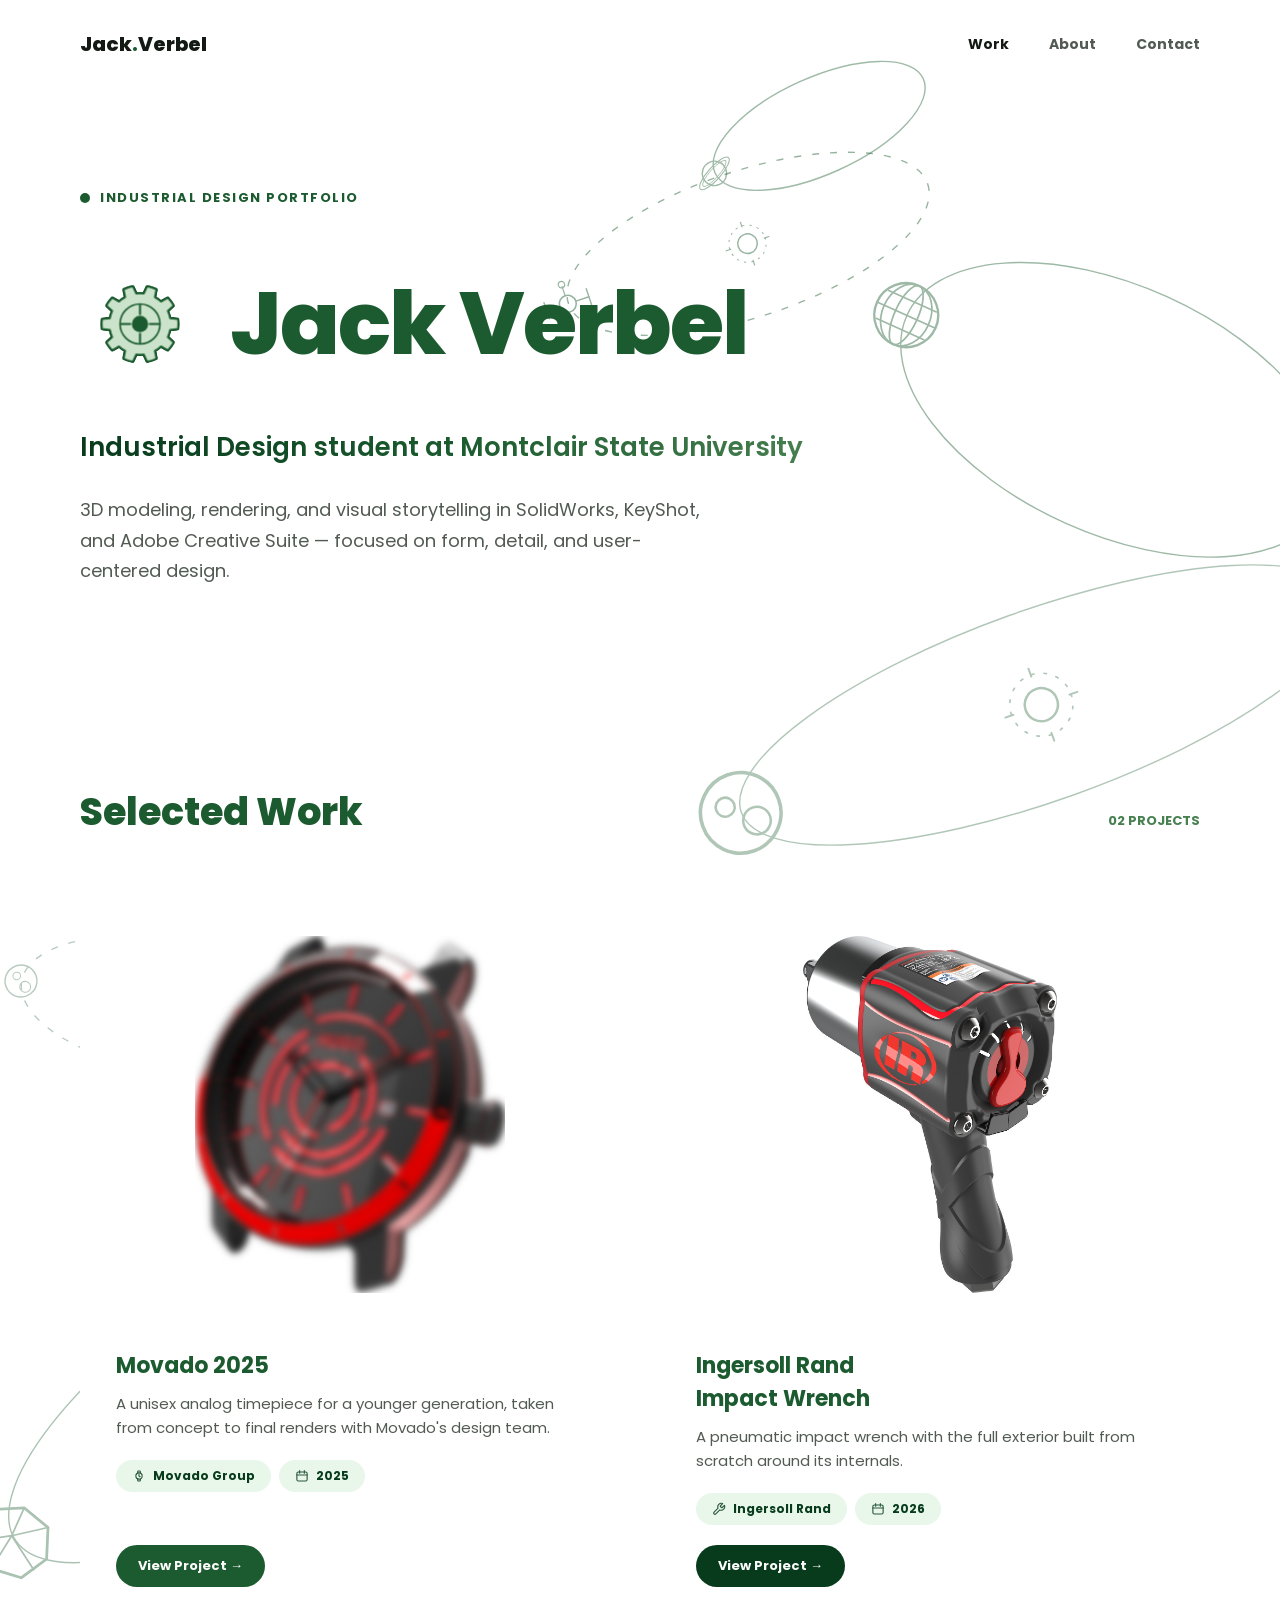
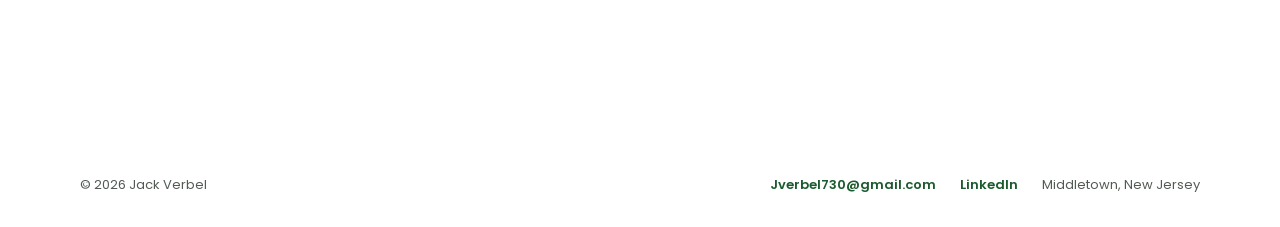
==== index.html @ ac05ca46 "Add files via upload" ====
<!doctype html>
<html lang="en">
<head>
<meta charset="utf-8">
<meta name="viewport" content="width=device-width, initial-scale=1">
<title>Jack Verbel — Industrial Design Portfolio</title>
<meta name="description" content="Industrial design portfolio of Jack Verbel — product design, 3D modelling and rendering. Montclair State University.">
<meta name="author" content="Jack Verbel">
<meta property="og:type" content="website">
<meta property="og:title" content="Jack Verbel — Industrial Design Portfolio">
<meta property="og:description" content="Industrial design portfolio of Jack Verbel — product design, 3D modelling and rendering. Montclair State University.">
<meta property="og:image" content="/assets/w_hero.jpg">
<meta name="twitter:card" content="summary_large_image">
<link rel="icon" href="data:image/svg+xml,%3Csvg xmlns=%22http://www.w3.org/2000/svg%22 viewBox=%220 0 400 400%22%3E%3Ccircle cx=%22200%22 cy=%22200%22 r=%22190%22 fill=%22%23ffffff%22/%3E%3Ccircle cx=%22200%22 cy=%22200%22 r=%22150%22 fill=%22none%22 stroke=%22%231d4d33%22 stroke-width=%2244%22 stroke-dasharray=%22785 157%22 transform=%22rotate(-10 200 200)%22/%3E%3Ccircle cx=%22200%22 cy=%22200%22 r=%2296%22 fill=%22none%22 stroke=%22%232f7a52%22 stroke-width=%2240%22 stroke-dasharray=%22502 100%22 transform=%22rotate(55 200 200)%22/%3E%3Ccircle cx=%22200%22 cy=%22200%22 r=%2226%22 fill=%22%23143d28%22/%3E%3C/svg%3E">
<link rel="preconnect" href="https://fonts.googleapis.com">
<link rel="preconnect" href="https://fonts.gstatic.com" crossorigin>
<link rel="stylesheet" href="https://fonts.googleapis.com/css2?family=Poppins:wght@400;500;600;700;800&display=swap">
<style>
:root{
      /* forest green on white */
      --bg: oklch(100% 0 0);
      --surface: oklch(100% 0 0);
      --panel: oklch(100% 0 0);
      --border: oklch(88% 0.014 150);
      --text: oklch(21% 0.016 150);
      --text-muted: oklch(46% 0.017 150);
      --p-deep: oklch(31% 0.075 152);
      --p-main: oklch(42% 0.098 150);
      --p-mid: oklch(55% 0.095 148);
      --p-soft: oklch(72% 0.075 146);
      --p-light: oklch(89% 0.042 145);
      --plate: oklch(100% 0 0);
      --plate-ink: oklch(21% 0.016 150);
      --plate-edge: oklch(88% 0.014 150);
      --mote: oklch(58% 0.095 148);
      --btn-ink: oklch(99% 0 0);
      --grad: linear-gradient(90deg, var(--p-deep), var(--p-main), var(--p-mid), var(--p-soft));
      --font-display: 'Poppins', sans-serif;
      --font-body: 'Poppins', sans-serif;
    }
    *{ box-sizing:border-box; }
    body{ margin:0; background:var(--bg); font-family:var(--font-body); text-wrap:pretty; }
    a{ color:var(--p-main); }
    a:hover{ color:var(--p-deep); }
    /* orbit field: wireframe planets running elliptical paths behind everything */
    .orbits{ position:absolute; inset:0; z-index:-1; overflow:hidden; pointer-events:none; }
    .orb{ position:absolute; color:var(--p-main); }
    .orb > svg{ display:block; overflow:visible; }
    .orb i{ position:absolute; left:0; top:0; display:block; }
    .orb i svg{ width:100%; height:100%; display:block; }
    .orb .planet{ offset-rotate:0deg; animation:orbitRun var(--t,80s) linear infinite; animation-delay:var(--dl,0s); will-change:offset-distance; }
    @keyframes orbitRun{ from{ offset-distance:0%; } to{ offset-distance:100%; } }
    @media (prefers-reduced-motion: reduce){ .orb .planet{ animation:none; offset-distance:18%; } }
    @media (max-width: 640px){ .orbits{ opacity:.6; } }
    .wrap{ max-width:1280px; margin:0 auto; padding:0 80px; }
    .chip{ font-family:var(--font-body); font-size:12px; font-weight:700; padding:7px 16px; border-radius:999px; background:#fff; border:1.5px solid var(--p-light); }
    .logolock{ display:flex; align-items:center; gap:30px; }
    .btn{ display:inline-flex; align-items:center; gap:8px; font-family:var(--font-body); font-weight:700; font-size:13px; color:var(--btn-ink); padding:11px 22px; border-radius:999px; }
</style>
<link rel="stylesheet" href="/styles.css">
</head>
<body>
<div style="width:100%; background:var(--bg); overflow:hidden; position:relative; isolation:isolate;">
  <div class="orbits" aria-hidden="true"><div class="orb" style="left:69.24%;top:15.62%;width:460px;height:249px;transform:rotate(24.3deg);opacity:0.427;"><svg width="460" height="249" viewBox="0 0 460 249" aria-hidden="true"><ellipse cx="230.0" cy="124.8" rx="229.3" ry="124.1" fill="none" stroke="currentColor" stroke-width="1.4"/></svg><i class="planet" style="width:78px;height:78px;offset-path:path('M 0.0,124.8 a 230.0,124.8 0 1 0 460.0,0 a 230.0,124.8 0 1 0 -460.0,0');--t:107s;--dl:-78s;"><svg viewBox="0 0 100 100" aria-hidden="true"><g fill="none" stroke="currentColor" stroke-linecap="round" vector-effect="non-scaling-stroke"><circle cx="50" cy="50" r="41" stroke-width="3"/><ellipse cx="50" cy="50" rx="15" ry="41" stroke-width="2.2"/><ellipse cx="50" cy="50" rx="31" ry="41" stroke-width="2.2"/><path d="M9 50h82" stroke-width="2.2"/><path d="M16.5 30.5h67M16.5 69.5h67" stroke-width="2"/></g></svg></i></div><div class="orb" style="left:55.02%;top:4.22%;width:230px;height:97px;transform:rotate(-24.4deg);opacity:0.418;"><svg width="230" height="97" viewBox="0 0 230 97" aria-hidden="true"><ellipse cx="115.0" cy="48.9" rx="114.3" ry="48.2" fill="none" stroke="currentColor" stroke-width="1.4"/></svg><i class="planet" style="width:45px;height:45px;offset-path:path('M 0.0,48.9 a 115.0,48.9 0 1 0 230.0,0 a 115.0,48.9 0 1 0 -230.0,0');--t:116s;--dl:-83s;"><svg viewBox="0 0 100 100" aria-hidden="true"><g fill="none" stroke="currentColor" stroke-linecap="round" vector-effect="non-scaling-stroke"><circle cx="50" cy="50" r="27" stroke-width="3"/><ellipse cx="50" cy="50" rx="47" ry="14" stroke-width="2.4" transform="rotate(-24 50 50)"/><ellipse cx="50" cy="50" rx="38" ry="10" stroke-width="1.8" transform="rotate(-24 50 50)"/></g></svg></i></div><div class="orb" style="left:-2.86%;top:68.73%;width:640px;height:220px;transform:rotate(-33.0deg);opacity:0.370;"><svg width="640" height="220" viewBox="0 0 640 220" aria-hidden="true"><ellipse cx="320.0" cy="110.1" rx="319.3" ry="109.4" fill="none" stroke="currentColor" stroke-width="1.4"/></svg><i class="planet" style="width:92px;height:92px;offset-path:path('M 0.0,110.1 a 320.0,110.1 0 1 0 640.0,0 a 320.0,110.1 0 1 0 -640.0,0');--t:115s;--dl:-41s;"><svg viewBox="0 0 100 100" aria-hidden="true"><g fill="none" stroke="currentColor" stroke-linecap="round" vector-effect="non-scaling-stroke"><path d="M50 10 78 26 88 58 68 86 34 88 12 62 16 28z" stroke-width="3"/><path d="M16 28 50 44 78 26M50 44v44M50 44 88 58M50 44 12 62" stroke-width="1.9"/></g></svg></i></div><div class="orb" style="left:1.48%;top:51.42%;width:300px;height:133px;transform:rotate(9.5deg);opacity:0.313;"><svg width="300" height="133" viewBox="0 0 300 133" aria-hidden="true"><ellipse cx="150.0" cy="66.8" rx="149.3" ry="66.1" fill="none" stroke="currentColor" stroke-width="1.4" stroke-dasharray="7 11"/></svg><i class="planet" style="width:42px;height:42px;offset-path:path('M 0.0,66.8 a 150.0,66.8 0 1 0 300.0,0 a 150.0,66.8 0 1 0 -300.0,0');--t:111s;--dl:-107s;"><svg viewBox="0 0 100 100" aria-hidden="true"><g fill="none" stroke="currentColor" stroke-linecap="round" vector-effect="non-scaling-stroke"><circle cx="50" cy="50" r="38" stroke-width="3.4"/><circle cx="38" cy="40" r="9" stroke-width="2.4"/><circle cx="62" cy="62" r="13" stroke-width="2.4"/></g></svg></i></div><div class="orb" style="left:43.56%;top:9.31%;width:380px;height:147px;transform:rotate(-18.4deg);opacity:0.453;"><svg width="380" height="147" viewBox="0 0 380 147" aria-hidden="true"><ellipse cx="190.0" cy="73.8" rx="189.3" ry="73.1" fill="none" stroke="currentColor" stroke-width="1.4" stroke-dasharray="7 11"/></svg><i class="orb-core" style="width:49px;height:49px;margin:49px 0 0 165px;"><svg viewBox="0 0 100 100" aria-hidden="true"><g fill="none" stroke="currentColor" stroke-linecap="round" vector-effect="non-scaling-stroke"><circle cx="50" cy="50" r="20" stroke-width="3"/><circle cx="50" cy="50" r="38" stroke-width="2" stroke-dasharray="3 12"/><path d="M50 4v10M50 86v10M4 50h10M86 50h10" stroke-width="2.4"/></g></svg></i><i class="planet" style="width:53px;height:53px;offset-path:path('M 0.0,73.8 a 190.0,73.8 0 1 0 380.0,0 a 190.0,73.8 0 1 0 -380.0,0');--t:84s;--dl:-8s;"><svg viewBox="0 0 100 100" aria-hidden="true"><g fill="none" stroke="currentColor" stroke-linecap="round" vector-effect="non-scaling-stroke"><circle cx="50" cy="50" r="16" stroke-width="3"/><path d="M34 50H8M66 50h26" stroke-width="2.6"/><path d="M8 34v32M92 34v32" stroke-width="2.6"/><path d="M50 34V16" stroke-width="2.2"/><circle cx="50" cy="12" r="6" stroke-width="2.2"/></g></svg></i></div><div class="orb" style="left:56.38%;top:33.32%;width:640px;height:192px;transform:rotate(-19.7deg);opacity:0.343;"><svg width="640" height="192" viewBox="0 0 640 192" aria-hidden="true"><ellipse cx="320.0" cy="96.0" rx="319.3" ry="95.3" fill="none" stroke="currentColor" stroke-width="1.4"/></svg><i class="orb-core" style="width:83px;height:83px;margin:54px 0 0 278px;"><svg viewBox="0 0 100 100" aria-hidden="true"><g fill="none" stroke="currentColor" stroke-linecap="round" vector-effect="non-scaling-stroke"><circle cx="50" cy="50" r="20" stroke-width="3"/><circle cx="50" cy="50" r="38" stroke-width="2" stroke-dasharray="3 12"/><path d="M50 4v10M50 86v10M4 50h10M86 50h10" stroke-width="2.4"/></g></svg></i><i class="planet" style="width:106px;height:106px;offset-path:path('M 0.0,96.0 a 320.0,96.0 0 1 0 640.0,0 a 320.0,96.0 0 1 0 -640.0,0');--t:54s;--dl:-43s;"><svg viewBox="0 0 100 100" aria-hidden="true"><g fill="none" stroke="currentColor" stroke-linecap="round" vector-effect="non-scaling-stroke"><circle cx="50" cy="50" r="38" stroke-width="3.4"/><circle cx="38" cy="40" r="9" stroke-width="2.4"/><circle cx="62" cy="62" r="13" stroke-width="2.4"/></g></svg></i></div></div>


  <div style="height:5px; background:var(--grad);"></div>

  <nav style="display:flex; align-items:center; justify-content:space-between; padding:0 80px; height:88px; border-bottom:1px solid var(--border); position:relative; z-index:10;">
    <a href="/" style="font-family:var(--font-display); font-weight:800; font-size:20px; color:var(--text); text-decoration:none;">Jack<span style="color:var(--p-main);">.</span>Verbel</a>
    <div style="display:flex; align-items:center; gap:40px;">
      <a href="/" style="font-family:var(--font-body); font-weight:700; font-size:14px; text-decoration:none; color:var(--text); border-bottom:3px solid var(--p-main); padding-bottom:28px;">Work</a>
      <a href="/about" style="font-family:var(--font-body); font-weight:700; font-size:14px; text-decoration:none; color:var(--text-muted); border-bottom:3px solid transparent; padding-bottom:28px;">About</a>
      <a href="/contact" style="font-family:var(--font-body); font-weight:700; font-size:14px; text-decoration:none; color:var(--text-muted); border-bottom:3px solid transparent; padding-bottom:28px;">Contact</a>
    </div>
  </nav>

  <section style="background:transparent; padding:100px 0 96px 0;">
    <div class="wrap">
      <div style="position:relative; z-index:3; display:flex; align-items:center; gap:10px; margin-bottom:56px;">
        <div style="width:10px; height:10px; border-radius:50%; background:var(--p-main);"></div>
        <span style="font-family:var(--font-body); font-size:13px; font-weight:700; letter-spacing:1.5px; color:var(--p-main); text-transform:uppercase;">Industrial Design Portfolio</span>
      </div>

      <svg width="0" height="0" style="position:absolute;pointer-events:none;" aria-hidden="true"><defs><path id="jvGear" d="M 94.65,44.36 A 45,45 0 0 1 94.65,55.64 L 85.36,56.75 A 36,36 0 0 1 82.57,65.33 L 89.43,71.68 A 45,45 0 0 1 82.8,80.8 L 74.64,76.24 A 36,36 0 0 1 67.34,81.55 L 69.16,90.72 A 45,45 0 0 1 58.43,94.2 L 54.51,85.72 A 36,36 0 0 1 45.49,85.72 L 41.57,94.2 A 45,45 0 0 1 30.84,90.72 L 32.66,81.55 A 36,36 0 0 1 25.36,76.24 L 17.2,80.8 A 45,45 0 0 1 10.57,71.68 L 17.43,65.33 A 36,36 0 0 1 14.64,56.75 L 5.35,55.64 A 45,45 0 0 1 5.35,44.36 L 14.64,43.25 A 36,36 0 0 1 17.43,34.67 L 10.57,28.32 A 45,45 0 0 1 17.2,19.2 L 25.36,23.76 A 36,36 0 0 1 32.66,18.45 L 30.84,9.28 A 45,45 0 0 1 41.57,5.8 L 45.49,14.28 A 36,36 0 0 1 54.51,14.28 L 58.43,5.8 A 45,45 0 0 1 69.16,9.28 L 67.34,18.45 A 36,36 0 0 1 74.64,23.76 L 82.8,19.2 A 45,45 0 0 1 89.43,28.32 L 82.57,34.67 A 36,36 0 0 1 85.36,43.25 L 94.65,44.36 Z"/></defs></svg>
      <div class="logolock" style="margin:0 0 44px 0;">
        <div class="gyro" aria-hidden="true"><div class="gy"><div class="gx"><div class="gear"><i style="transform:translateZ(-5.5px);"><svg viewBox="0 0 100 100" aria-hidden="true"><use href="#jvGear" fill="var(--p-light)" stroke="var(--p-main)" stroke-width="2" stroke-linejoin="round"/><circle cx="50" cy="50" r="23.5" fill="none" stroke="var(--p-main)" stroke-width="1.9"/><g stroke="var(--p-main)" stroke-width="2.4" stroke-linecap="round"><path d="M50 38.5V28M50 61.5V72M38.5 50H28M61.5 50H72"/></g><circle cx="50" cy="50" r="9.6" fill="var(--p-main)"/></svg></i><i style="transform:translateZ(-4.58px);"><svg viewBox="0 0 100 100" aria-hidden="true"><use href="#jvGear" fill="var(--p-light)" stroke="var(--p-main)" stroke-width="2" stroke-linejoin="round"/></svg></i><i style="transform:translateZ(-3.67px);"><svg viewBox="0 0 100 100" aria-hidden="true"><use href="#jvGear" fill="var(--p-light)" stroke="var(--p-main)" stroke-width="2" stroke-linejoin="round"/></svg></i><i style="transform:translateZ(-2.75px);"><svg viewBox="0 0 100 100" aria-hidden="true"><use href="#jvGear" fill="var(--p-light)" stroke="var(--p-main)" stroke-width="2" stroke-linejoin="round"/></svg></i><i style="transform:translateZ(-1.83px);"><svg viewBox="0 0 100 100" aria-hidden="true"><use href="#jvGear" fill="var(--p-light)" stroke="var(--p-main)" stroke-width="2" stroke-linejoin="round"/></svg></i><i style="transform:translateZ(-0.92px);"><svg viewBox="0 0 100 100" aria-hidden="true"><use href="#jvGear" fill="var(--p-light)" stroke="var(--p-main)" stroke-width="2" stroke-linejoin="round"/></svg></i><i style="transform:translateZ(0px);"><svg viewBox="0 0 100 100" aria-hidden="true"><use href="#jvGear" fill="var(--p-light)" stroke="var(--p-main)" stroke-width="2" stroke-linejoin="round"/></svg></i><i style="transform:translateZ(0.92px);"><svg viewBox="0 0 100 100" aria-hidden="true"><use href="#jvGear" fill="var(--p-light)" stroke="var(--p-main)" stroke-width="2" stroke-linejoin="round"/></svg></i><i style="transform:translateZ(1.83px);"><svg viewBox="0 0 100 100" aria-hidden="true"><use href="#jvGear" fill="var(--p-light)" stroke="var(--p-main)" stroke-width="2" stroke-linejoin="round"/></svg></i><i style="transform:translateZ(2.75px);"><svg viewBox="0 0 100 100" aria-hidden="true"><use href="#jvGear" fill="var(--p-light)" stroke="var(--p-main)" stroke-width="2" stroke-linejoin="round"/></svg></i><i style="transform:translateZ(3.67px);"><svg viewBox="0 0 100 100" aria-hidden="true"><use href="#jvGear" fill="var(--p-light)" stroke="var(--p-main)" stroke-width="2" stroke-linejoin="round"/></svg></i><i style="transform:translateZ(4.58px);"><svg viewBox="0 0 100 100" aria-hidden="true"><use href="#jvGear" fill="var(--p-light)" stroke="var(--p-main)" stroke-width="2" stroke-linejoin="round"/></svg></i><i style="transform:translateZ(5.5px);"><svg viewBox="0 0 100 100" aria-hidden="true"><use href="#jvGear" fill="var(--p-light)" stroke="var(--p-main)" stroke-width="2" stroke-linejoin="round"/><circle cx="50" cy="50" r="23.5" fill="none" stroke="var(--p-main)" stroke-width="1.9"/><g stroke="var(--p-main)" stroke-width="2.4" stroke-linecap="round"><path d="M50 38.5V28M50 61.5V72M38.5 50H28M61.5 50H72"/></g><circle cx="50" cy="50" r="9.6" fill="var(--p-main)"/></svg></i></div></div></div></div>
        <h1 style="font-family:var(--font-display); font-weight:800; font-size:88px; line-height:1; color:var(--p-main); margin:0; letter-spacing:-2px;" data-pop="pencil">Jack Verbel</h1>
      </div>
      <p style="position:relative; z-index:3; font-family:var(--font-display); font-size:26px; font-weight:600; margin:0 0 28px 0; background:var(--grad); -webkit-background-clip:text; background-clip:text; color:transparent;" data-pop="cap">Industrial Design student at Montclair State University</p>
      <p style="font-family:var(--font-body); font-size:18px; line-height:1.7; color:var(--text-muted); max-width:620px; margin:0;">
        3D modeling, rendering, and visual storytelling in SolidWorks, KeyShot, and Adobe Creative Suite &mdash; focused on form, detail, and user-centered design.
      </p>
    </div>
  </section>

  <section class="wrap" style="padding:100px 80px 120px 80px;">
    <div style="display:flex; align-items:baseline; justify-content:space-between; margin-bottom:48px; border-bottom:1px solid var(--border); padding-bottom:24px;">
      <h2 style="font-family:var(--font-display); font-weight:800; font-size:38px; color:var(--p-main); margin:0;" data-pop="cube">Selected Work</h2>
      <span style="font-family:var(--font-body); font-size:13px; color:var(--p-mid); font-weight:700;">02 PROJECTS</span>
    </div>

    <div style="display:grid; grid-template-columns:repeat(2, minmax(0,1fr)); gap:40px;">

      <div class="card" style="position:relative; background:var(--panel); border:1px solid var(--border); border-radius:24px; overflow:hidden; display:flex; flex-direction:column;">
        <div style="height:6px; background:var(--p-main);"></div>
        <a href="/watch" style="display:block;"><div style="aspect-ratio:4/3; background:var(--plate); border-bottom:1px solid var(--border); padding:24px; display:flex; align-items:center; justify-content:center;">
          <img src="/assets/card_movado.jpg" alt="Movado 2025 — watch project" style="max-width:100%; max-height:100%; width:auto; height:auto; object-fit:contain; display:block;">
        </div></a>
        <div style="padding:32px 36px 36px 36px; display:flex; flex-direction:column; gap:20px; flex:1;">
          <div>
            <h3 style="font-family:var(--font-display); font-weight:700; font-size:22px; color:var(--p-main); margin:0 0 10px 0;" data-pop="watch">Movado 2025</h3>
            <p style="font-family:var(--font-body); font-size:15px; line-height:1.6; color:var(--text-muted); margin:0;">A unisex analog timepiece for a younger generation, taken from concept to final renders with Movado's design team.</p>
          </div>
          <div style="display:flex; gap:8px; flex-wrap:wrap;">
            <span class="chip" style="border-color:var(--p-main); color:var(--p-main);" data-pop="watch"><svg viewBox="0 0 24 24" fill="none" stroke="currentColor" stroke-width="1.9" stroke-linecap="round" stroke-linejoin="round" aria-hidden="true"><circle cx="12" cy="12" r="5.4"/><path d="M12 9.3V12l1.9 1.3"/><path d="M9.6 6.8 10 3.4h4l.4 3.4M9.6 17.2 10 20.6h4l.4-3.4"/></svg><span>Movado Group</span></span>
            <span class="chip" style="border-color:var(--p-mid); color:var(--p-deep);"><svg viewBox="0 0 24 24" fill="none" stroke="currentColor" stroke-width="1.9" stroke-linecap="round" stroke-linejoin="round" aria-hidden="true"><rect x="3.2" y="5.2" width="17.6" height="15.4" rx="2.4"/><path d="M3.2 10.2h17.6M8 2.8v4.4M16 2.8v4.4"/></svg><span>2025</span></span>
          </div>
          <div style="margin-top:auto;"><a href="/watch" style="text-decoration:none;"><span class="btn" style="background:var(--p-main);">View Project &rarr;</span></a></div>
        </div>
      </div>

      <div class="card" style="position:relative; background:var(--panel); border:1px solid var(--border); border-radius:24px; overflow:hidden; display:flex; flex-direction:column;">
        <div style="height:6px; background:var(--p-deep);"></div>
        <a href="/wrench" style="display:block;"><div style="aspect-ratio:4/3; background:var(--plate); border-bottom:1px solid var(--border); padding:24px; display:flex; align-items:center; justify-content:center;">
          <img src="/assets/w_hero.jpg" alt="Ingersoll Rand impact wrench — final render" style="max-width:100%; max-height:100%; width:auto; height:auto; object-fit:contain; display:block;">
        </div></a>
        <div style="padding:32px 36px 36px 36px; display:flex; flex-direction:column; gap:20px; flex:1;">
          <div>
            <h3 style="font-family:var(--font-display); font-weight:700; font-size:22px; color:var(--p-main); margin:0 0 10px 0;" data-pop="wrench">Ingersoll Rand<br>Impact Wrench</h3>
            <p style="font-family:var(--font-body); font-size:15px; line-height:1.6; color:var(--text-muted); margin:0;">A pneumatic impact wrench with the full exterior built from scratch around its internals.</p>
          </div>
          <div style="display:flex; gap:8px; flex-wrap:wrap;">
            <span class="chip" style="border-color:var(--p-deep); color:var(--p-deep);"><svg viewBox="0 0 24 24" fill="none" stroke="currentColor" stroke-width="1.9" stroke-linecap="round" stroke-linejoin="round" aria-hidden="true"><path d="M14.6 6.4a1 1 0 0 0 0 1.4l1.6 1.6a1 1 0 0 0 1.4 0l3.7-3.7a6 6 0 0 1-7.9 7.9l-6.8 6.8a2.1 2.1 0 0 1-3-3l6.8-6.8a6 6 0 0 1 7.9-7.9l-3.7 3.7z"/></svg><span>Ingersoll Rand</span></span>
            <span class="chip" style="border-color:var(--p-mid); color:var(--p-main);"><svg viewBox="0 0 24 24" fill="none" stroke="currentColor" stroke-width="1.9" stroke-linecap="round" stroke-linejoin="round" aria-hidden="true"><rect x="3.2" y="5.2" width="17.6" height="15.4" rx="2.4"/><path d="M3.2 10.2h17.6M8 2.8v4.4M16 2.8v4.4"/></svg><span>2026</span></span>
          </div>
          <div style="margin-top:auto;"><a href="/wrench" style="text-decoration:none;"><span class="btn" style="background:var(--p-deep);">View Project &rarr;</span></a></div>
        </div>
      </div>

    </div>
  </section>

  <footer style="border-top:1px solid var(--border); padding:32px 80px; display:flex; align-items:center; justify-content:space-between; font-family:var(--font-body); font-size:13px; color:var(--text-muted);">
    <div>&copy; 2026 Jack Verbel</div>
    <div style="display:flex; gap:24px; align-items:center;">
      <a href="mailto:Jverbel730@gmail.com" style="color:var(--p-main); text-decoration:none; font-weight:600;" data-pop="mail">Jverbel730@gmail.com</a>
      <a href="https://www.linkedin.com/in/jack-verbel-5a95a12a8/" target="_blank" rel="noopener" style="color:var(--p-main); text-decoration:none; font-weight:600;" data-pop="linkedin">LinkedIn</a>
      <span data-pop="pin">Middletown, New Jersey</span>
    </div>
  </footer>

</div>
<script src="/pops.js" defer></script>
</body>
</html>
---- styles.css ----
/* Jack Verbel — portfolio
   Shared behaviour + responsive rules.
   The page layout lives in each HTML file; these rules adapt it to small screens. */

html { scroll-behavior: smooth; }
img, video { max-width: 100%; }
a { transition: color .15s ease; }
.btn { transition: transform .15s ease, filter .15s ease; }
a:hover .btn { transform: translateY(-1px); filter: brightness(1.06); }
.card img { transition: transform .35s ease; }

/* ---------- tablet ---------- */
@media (max-width: 1000px) {
  .wrap { padding-left: 32px !important; padding-right: 32px !important; }

  nav { height: auto !important; padding: 16px 32px !important; flex-wrap: wrap; gap: 14px; }
  nav a { padding-bottom: 6px !important; }

  footer { padding: 26px 32px !important; flex-direction: column; align-items: flex-start !important; gap: 10px; }

  /* every multi-column grid becomes a single column — inline styles
     and the class-based ones (.row on About, .feat on the wrench page) */
  [style*="grid-template-columns"],
  .row,
  .feat { grid-template-columns: 1fr !important; }
  /* except the short lists, which stay two-up */
  .steps-row { grid-template-columns: repeat(2, minmax(0,1fr)) !important; }

  .logolock { gap: 20px !important; }
  .feat { gap: 26px !important; }
  .row { gap: 8px !important; padding: 22px 0 !important; }

  h1 { font-size: clamp(34px, 8vw, 56px) !important; line-height: 1.08 !important; }
  h2 { font-size: clamp(24px, 5.5vw, 32px) !important; }
  h3 { font-size: clamp(19px, 4.5vw, 22px) !important; }
}

/* ---------- phone ---------- */
@media (max-width: 640px) {
  .wrap { padding-left: 20px !important; padding-right: 20px !important; }
  nav { padding: 14px 20px !important; }
  nav div:last-child { gap: 20px !important; }
  footer { padding: 22px 20px !important; }

  section { padding-top: 44px !important; padding-bottom: 44px !important; }
  .steps-row { grid-template-columns: 1fr !important; }

  /* the logo mark sits above the name */
  .logolock { flex-direction: column; align-items: flex-start !important; gap: 14px !important; }
  .logolock > svg { width: 76px !important; height: 76px !important; }
}

/* respect a reduced-motion preference */
@media (prefers-reduced-motion: reduce) {
  .pfield i { animation: none !important; }
  html { scroll-behavior: auto; }
}

/* project cards */
.card{ transition:transform .25s ease, box-shadow .25s ease; }
.card:hover{ transform:translateY(-5px); box-shadow:0 20px 44px rgba(0,0,0,0.08); }
@media (prefers-reduced-motion: reduce){ .card{ transition:none; } .card:hover{ transform:none; } }

/* hover pops — small themed icons that drift out of a label */
.pop{
  position:absolute; z-index:60; width:19px; height:19px;
  margin:-9px 0 0 -9px; pointer-events:none; opacity:0;
  color:var(--p-main);
  animation:popOut .8s cubic-bezier(.22,.9,.3,1) forwards;
}
.pop.pop-deep{ color:var(--p-deep); width:22px; height:22px; margin:-11px 0 0 -11px; }
.pop svg{ width:100%; height:100%; display:block; }
@keyframes popOut{
  0%   { opacity:0; transform:translate(0,0) scale(.35) rotate(0deg); }
  22%  { opacity:1; transform:translate(calc(var(--dx) * .34), calc(var(--dy) * .42)) scale(1.06) rotate(calc(var(--rot) * .4)); }
  100% { opacity:0; transform:translate(var(--dx), var(--dy)) scale(.8) rotate(var(--rot)); }
}
[data-pop]{ cursor:default; }
a[data-pop], [data-pop] a{ cursor:pointer; }
@media (prefers-reduced-motion: reduce){ .pop{ display:none !important; } }

/* About page — the name is written in by a pencil, then stays */
.write{ position:relative; display:inline-block; }
.write-ink{ animation:writeInk 1.45s .35s cubic-bezier(.35,0,.25,1) both; }
@keyframes writeInk{
  from{ clip-path:inset(0 100% -25% 0); }
  to  { clip-path:inset(0 -8% -25% 0); }
}
.write-pen{
  position:absolute; left:0; bottom:11px; width:36px; height:36px;
  margin-left:-8px; color:var(--p-main); pointer-events:none;
  animation:penTravel 1.45s .35s cubic-bezier(.35,0,.25,1) both,
            penNib .21s .35s ease-in-out 7 both,
            penLift .45s 1.78s ease-out both;
}
.write-pen svg{ width:100%; height:100%; display:block; }
@keyframes penTravel{ from{ left:0; } to{ left:100%; } }
@keyframes penNib{ 0%,100%{ transform:translateY(0) rotate(0deg); } 50%{ transform:translateY(-2.5px) rotate(-3.5deg); } }
@keyframes penLift{ from{ opacity:1; } to{ opacity:0; } }
@media (prefers-reduced-motion: reduce){
  .write-ink{ animation:none; }
  .write-pen{ display:none; }
}
@media (max-width: 640px){
  .write-pen{ width:27px; height:27px; bottom:7px; margin-left:-6px; }
}

/* ---------- arcane sigil cursor ---------- */
html.xcur-on, html.xcur-on *{ cursor:none !important; }

#xcur-core, #xcur-ring{
  position:fixed; top:0; left:0; width:0; height:0; z-index:9999;
  pointer-events:none; opacity:0; will-change:transform;
}
#xcur-core i, #xcur-ring i{ position:absolute; display:block; }

/* the spark at the exact pointer position */
.xc-star{
  width:15px; height:15px; margin:-7.5px 0 0 -7.5px;
  color:var(--p-main);
  filter:drop-shadow(0 0 5px oklch(45% 0.10 150 / 0.32));
  transition:width .22s cubic-bezier(.34,1.45,.5,1), height .22s cubic-bezier(.34,1.45,.5,1),
             margin .22s cubic-bezier(.34,1.45,.5,1);
}
.xc-star svg{ width:100%; height:100%; display:block; }

/* four fixed cardinal marks — the frame the runes turn inside */
.xc-t{
  background:var(--p-mid); border-radius:99px; opacity:.85;
  transition:transform .26s cubic-bezier(.34,1.5,.46,1), opacity .2s ease;
}
.xc-n, .xc-s{ width:2.2px; height:7px; margin-left:-1.1px; }
.xc-n{ margin-top:-20px; }
.xc-s{ margin-top:13px; }
.xc-w, .xc-e{ height:2.2px; width:7px; margin-top:-1.1px; }
.xc-w{ margin-left:-20px; }
.xc-e{ margin-left:13px; }

/* two counter-turning rune rings, trailing a beat behind the spark */
.xc-orbit{
  color:var(--p-main); opacity:.5;
  filter:drop-shadow(0 0 4px oklch(45% 0.10 150 / 0.22));
  transition:width .3s cubic-bezier(.34,1.4,.5,1), height .3s cubic-bezier(.34,1.4,.5,1),
             margin .3s cubic-bezier(.34,1.4,.5,1), opacity .25s ease;
}
.xc-orbit svg{ width:100%; height:100%; display:block; }
.xc-orbit.o1{ width:46px; height:46px; margin:-23px 0 0 -23px; }
.xc-orbit.o2{ width:29px; height:29px; margin:-14.5px 0 0 -14.5px; opacity:.42; }
.o1 svg{ animation:sigilCW 17s linear infinite; }
.o2 svg{ animation:sigilCCW 11s linear infinite; }
@keyframes sigilCW { to{ transform:rotate(360deg); } }
@keyframes sigilCCW{ to{ transform:rotate(-360deg); } }

/* over something you can click: the sigil opens and quickens */
#xcur-core.is-hot .xc-n{ transform:translateY(-8px); }
#xcur-core.is-hot .xc-s{ transform:translateY(8px); }
#xcur-core.is-hot .xc-w{ transform:translateX(-8px); }
#xcur-core.is-hot .xc-e{ transform:translateX(8px); }
#xcur-core.is-hot .xc-star{ width:19px; height:19px; margin:-9.5px 0 0 -9.5px; }
#xcur-ring.is-hot .xc-orbit{ opacity:.8; }
#xcur-ring.is-hot .o1{ width:62px; height:62px; margin:-31px 0 0 -31px; }
#xcur-ring.is-hot .o2{ width:40px; height:40px; margin:-20px 0 0 -20px; }
#xcur-ring.is-hot .o1 svg{ animation-duration:6s; }
#xcur-ring.is-hot .o2 svg{ animation-duration:4s; }

/* click: everything draws in to the spark, which flares */
#xcur-core.is-down .xc-n{ transform:translateY(9px); }
#xcur-core.is-down .xc-s{ transform:translateY(-9px); }
#xcur-core.is-down .xc-w{ transform:translateX(9px); }
#xcur-core.is-down .xc-e{ transform:translateX(-9px); }
#xcur-core.is-down .xc-star{
  width:22px; height:22px; margin:-11px 0 0 -11px;
  filter:drop-shadow(0 0 12px oklch(45% 0.10 150 / 0.5));
}
#xcur-ring.is-down .o1{ width:30px; height:30px; margin:-15px 0 0 -15px; }
#xcur-ring.is-down .o2{ width:19px; height:19px; margin:-9.5px 0 0 -9.5px; }
#xcur-ring.is-down .xc-orbit{ opacity:1; }

/* the cast: a rune ring that expands and turns as it fades */
.xc-ripple{
  position:fixed; z-index:9998; pointer-events:none; display:block;
  width:44px; height:44px; margin:-22px 0 0 -22px;
  color:var(--p-main); opacity:0;
  animation:xcCast .68s cubic-bezier(.2,.8,.3,1) forwards;
}
.xc-ripple svg{ width:100%; height:100%; display:block; }
@keyframes xcCast{
  0%  { opacity:.85; transform:scale(.35) rotate(0deg); }
  100%{ opacity:0;   transform:scale(2.3) rotate(70deg); }
}

@media (hover: none), (prefers-reduced-motion: reduce){
  html.xcur-on, html.xcur-on *{ cursor:auto !important; }
  #xcur-core, #xcur-ring, .xc-ripple{ display:none !important; }
}

/* ---------- forest green on white ---------- */
body{ background:var(--bg); color:var(--text); }
body > div[style*="isolation:isolate"]{ background:transparent !important; }

nav{ border-bottom-color:var(--border) !important; }
footer{ border-top-color:var(--border) !important; }

.card{ border-color:var(--border) !important; }
.card:hover{ box-shadow:0 20px 44px rgba(20,50,35,0.10); }

/* renders sit on the page bare — no frame, no fill, no shadow */
.card:has(> img), .card:has(> video){
  background:transparent !important;
  border:none !important;
  box-shadow:none !important;
  padding:0 !important;
}
.card:has(> img):hover, .card:has(> video):hover{ box-shadow:none !important; transform:none; }
.card:has(> img) p, .card:has(> video) p{ color:var(--text-muted) !important; }
.concept-img{ background:var(--panel) !important; }

/* the project cards keep their frame, but the render inside it does not */
div[style*="aspect-ratio:4/3"]{ background:transparent !important; border-bottom:none !important; }

/* A few sections set `padding` as a shorthand inline, which wiped the
   .wrap side padding on desktop. Restore it above the tablet breakpoint. */
@media (min-width: 1001px){
  .wrap{ padding-left:80px !important; padding-right:80px !important; }
}

/* ---------- gyroscopic gear logomark ---------- */
.gyro{
  --s:84px;
  width:120px; height:120px; flex-shrink:0;
  display:flex; align-items:center; justify-content:center;
  perspective:440px;
}
.gy, .gx{ width:var(--s); height:var(--s); position:relative; transform-style:preserve-3d; }
.gy{ animation:gyroY 6.2s ease-in-out infinite; }
.gx{ animation:gyroX 4.3s ease-in-out infinite; }
.gear{ position:absolute; inset:0; transform-style:preserve-3d; animation:gyroZ 4.5s linear infinite; }
.gear i{ position:absolute; inset:0; display:block; }
.gear i svg{ width:100%; height:100%; display:block; }
@keyframes gyroY{ 0%,100%{ transform:rotateY(-68deg); } 50%{ transform:rotateY(68deg); } }
@keyframes gyroX{ 0%,100%{ transform:rotateX(54deg); }  50%{ transform:rotateX(-54deg); } }
@keyframes gyroZ{ to{ transform:rotateZ(360deg); } }
@media (prefers-reduced-motion: reduce){
  .gy{ animation:none; transform:rotateY(-26deg); }
  .gx{ animation:none; transform:rotateX(18deg); }
  .gear{ animation:none; }
}
@media (max-width: 640px){ .gyro{ --s:62px; width:94px; height:94px; } }

/* ---------- clean sheet: no rules, no frames ---------- */
.card, nav, footer, .row,
[style*="border-bottom:1px"], [style*="border-top:1px"],
[style*="border:1px"], [style*="border:1.5px"], [style*="border:3px"],
[style*="border-bottom:3px"], [style*="border-bottom:4px"], [style*="border-left:"]{
  border:none !important;
}
/* divider lines and accent bars drawn as thin divs */
div[style*="height:1px"], div[style*="height:5px"], div[style*="height:6px"]{
  display:none !important;
}
.card:hover{ box-shadow:none !important; }

/* the current page is marked by colour now that the underline is gone */
nav a{ padding-bottom:0 !important; }

/* chips and badges: soft filled pills with a tool mark */
.chip, .badge{
  display:inline-flex !important; align-items:center; gap:7px;
  background:oklch(96.2% 0.021 150) !important;
  border:none !important;
  color:var(--p-deep) !important;
}
.chip svg, .badge svg{ width:14px; height:14px; flex-shrink:0; display:block; opacity:.85; }

/* the password field keeps a shape without a rule */
#lockpw{ background:oklch(96.2% 0.021 150) !important; border:none !important; }
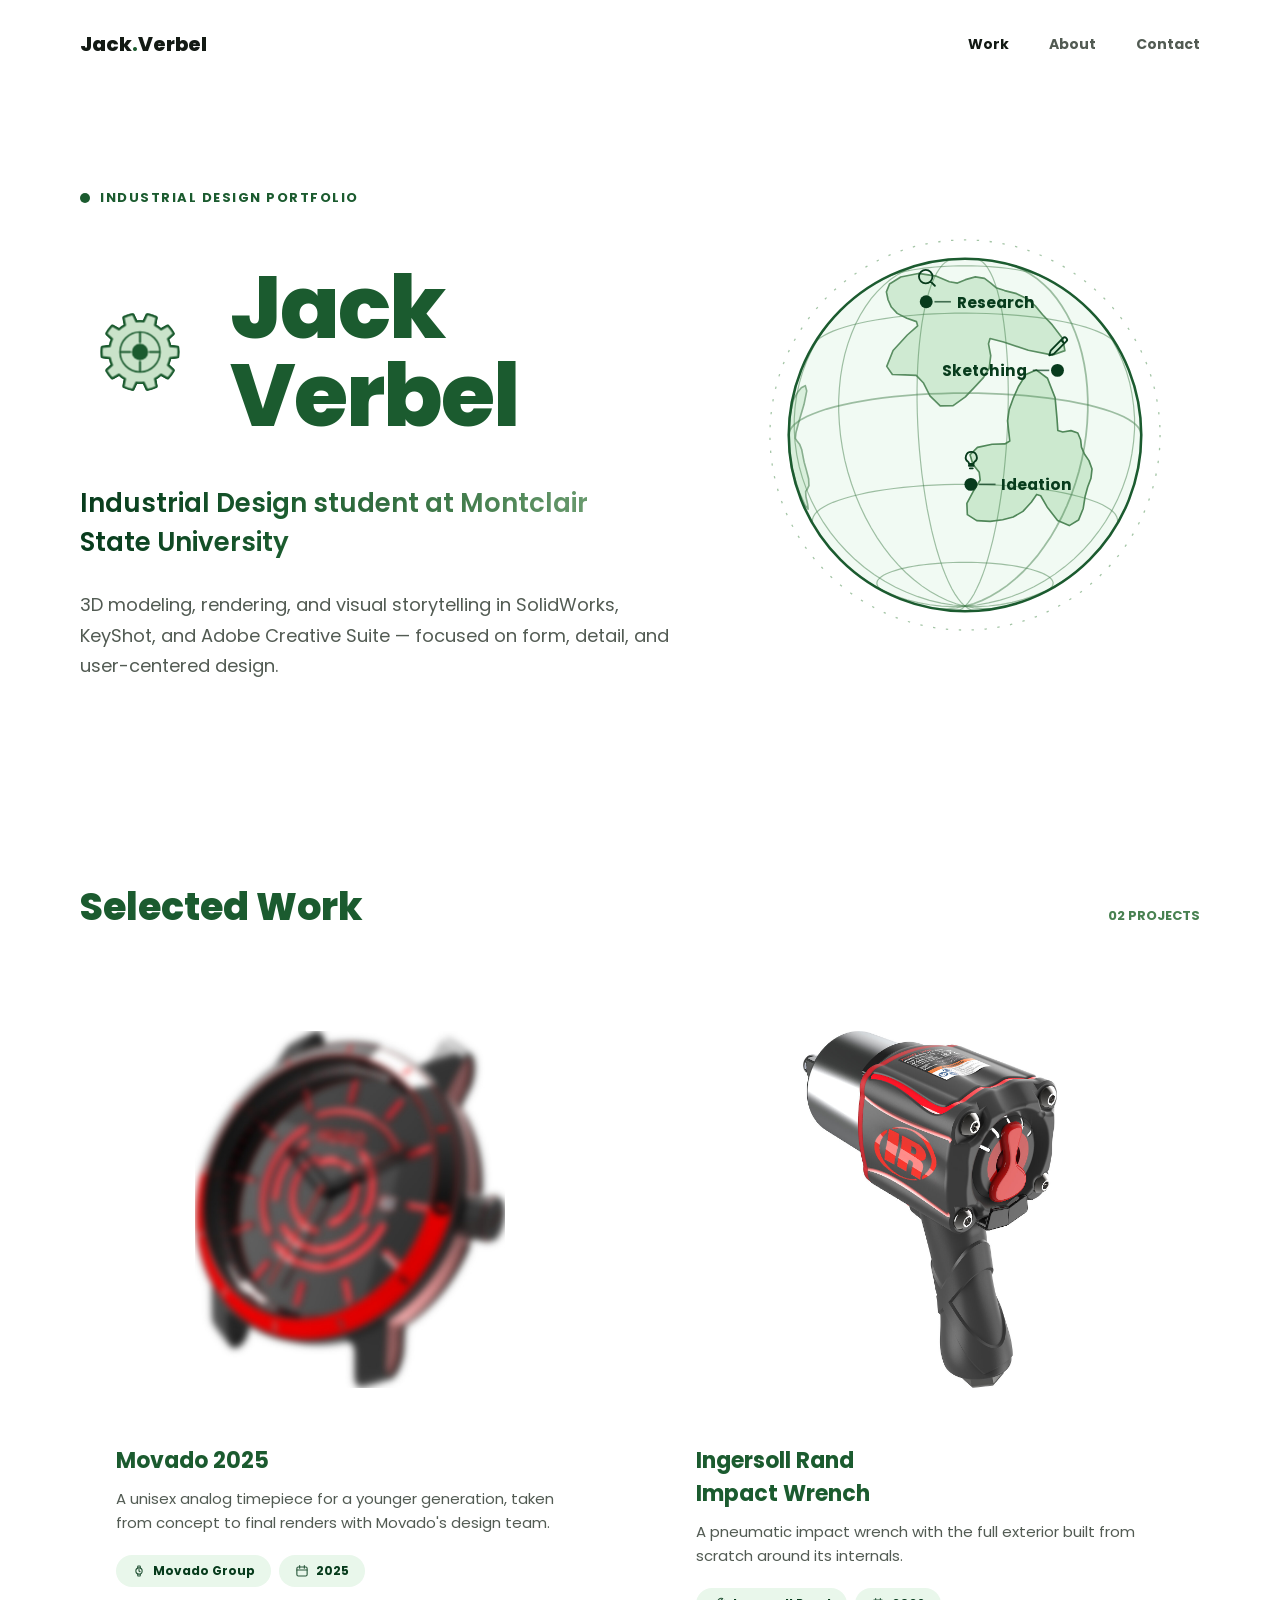
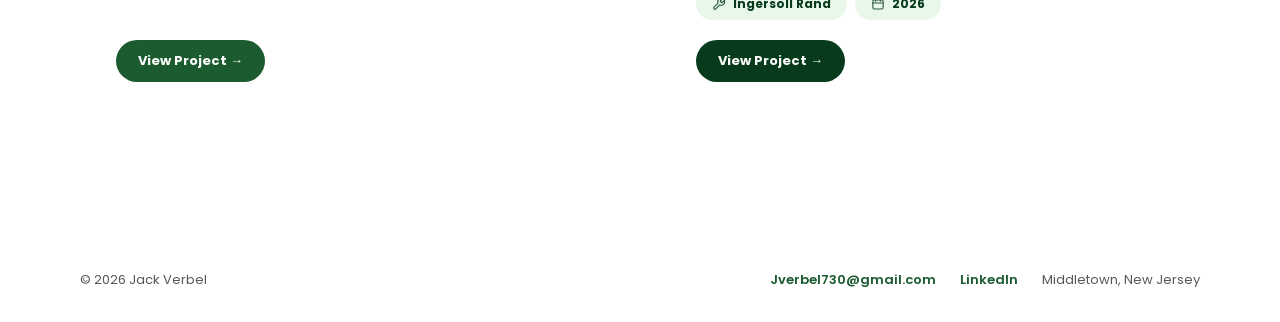
==== commit fbfa2e45: "Add files via upload" ====
--- a/index.html
+++ b/index.html
@@ -42,16 +42,6 @@
     body{ margin:0; background:var(--bg); font-family:var(--font-body); text-wrap:pretty; }
     a{ color:var(--p-main); }
     a:hover{ color:var(--p-deep); }
-    /* orbit field: wireframe planets running elliptical paths behind everything */
-    .orbits{ position:absolute; inset:0; z-index:-1; overflow:hidden; pointer-events:none; }
-    .orb{ position:absolute; color:var(--p-main); }
-    .orb > svg{ display:block; overflow:visible; }
-    .orb i{ position:absolute; left:0; top:0; display:block; }
-    .orb i svg{ width:100%; height:100%; display:block; }
-    .orb .planet{ offset-rotate:0deg; animation:orbitRun var(--t,80s) linear infinite; animation-delay:var(--dl,0s); will-change:offset-distance; }
-    @keyframes orbitRun{ from{ offset-distance:0%; } to{ offset-distance:100%; } }
-    @media (prefers-reduced-motion: reduce){ .orb .planet{ animation:none; offset-distance:18%; } }
-    @media (max-width: 640px){ .orbits{ opacity:.6; } }
     .wrap{ max-width:1280px; margin:0 auto; padding:0 80px; }
     .chip{ font-family:var(--font-body); font-size:12px; font-weight:700; padding:7px 16px; border-radius:999px; background:#fff; border:1.5px solid var(--p-light); }
     .logolock{ display:flex; align-items:center; gap:30px; }
@@ -61,7 +51,7 @@
 </head>
 <body>
 <div style="width:100%; background:var(--bg); overflow:hidden; position:relative; isolation:isolate;">
-  <div class="orbits" aria-hidden="true"><div class="orb" style="left:69.24%;top:15.62%;width:460px;height:249px;transform:rotate(24.3deg);opacity:0.427;"><svg width="460" height="249" viewBox="0 0 460 249" aria-hidden="true"><ellipse cx="230.0" cy="124.8" rx="229.3" ry="124.1" fill="none" stroke="currentColor" stroke-width="1.4"/></svg><i class="planet" style="width:78px;height:78px;offset-path:path('M 0.0,124.8 a 230.0,124.8 0 1 0 460.0,0 a 230.0,124.8 0 1 0 -460.0,0');--t:107s;--dl:-78s;"><svg viewBox="0 0 100 100" aria-hidden="true"><g fill="none" stroke="currentColor" stroke-linecap="round" vector-effect="non-scaling-stroke"><circle cx="50" cy="50" r="41" stroke-width="3"/><ellipse cx="50" cy="50" rx="15" ry="41" stroke-width="2.2"/><ellipse cx="50" cy="50" rx="31" ry="41" stroke-width="2.2"/><path d="M9 50h82" stroke-width="2.2"/><path d="M16.5 30.5h67M16.5 69.5h67" stroke-width="2"/></g></svg></i></div><div class="orb" style="left:55.02%;top:4.22%;width:230px;height:97px;transform:rotate(-24.4deg);opacity:0.418;"><svg width="230" height="97" viewBox="0 0 230 97" aria-hidden="true"><ellipse cx="115.0" cy="48.9" rx="114.3" ry="48.2" fill="none" stroke="currentColor" stroke-width="1.4"/></svg><i class="planet" style="width:45px;height:45px;offset-path:path('M 0.0,48.9 a 115.0,48.9 0 1 0 230.0,0 a 115.0,48.9 0 1 0 -230.0,0');--t:116s;--dl:-83s;"><svg viewBox="0 0 100 100" aria-hidden="true"><g fill="none" stroke="currentColor" stroke-linecap="round" vector-effect="non-scaling-stroke"><circle cx="50" cy="50" r="27" stroke-width="3"/><ellipse cx="50" cy="50" rx="47" ry="14" stroke-width="2.4" transform="rotate(-24 50 50)"/><ellipse cx="50" cy="50" rx="38" ry="10" stroke-width="1.8" transform="rotate(-24 50 50)"/></g></svg></i></div><div class="orb" style="left:-2.86%;top:68.73%;width:640px;height:220px;transform:rotate(-33.0deg);opacity:0.370;"><svg width="640" height="220" viewBox="0 0 640 220" aria-hidden="true"><ellipse cx="320.0" cy="110.1" rx="319.3" ry="109.4" fill="none" stroke="currentColor" stroke-width="1.4"/></svg><i class="planet" style="width:92px;height:92px;offset-path:path('M 0.0,110.1 a 320.0,110.1 0 1 0 640.0,0 a 320.0,110.1 0 1 0 -640.0,0');--t:115s;--dl:-41s;"><svg viewBox="0 0 100 100" aria-hidden="true"><g fill="none" stroke="currentColor" stroke-linecap="round" vector-effect="non-scaling-stroke"><path d="M50 10 78 26 88 58 68 86 34 88 12 62 16 28z" stroke-width="3"/><path d="M16 28 50 44 78 26M50 44v44M50 44 88 58M50 44 12 62" stroke-width="1.9"/></g></svg></i></div><div class="orb" style="left:1.48%;top:51.42%;width:300px;height:133px;transform:rotate(9.5deg);opacity:0.313;"><svg width="300" height="133" viewBox="0 0 300 133" aria-hidden="true"><ellipse cx="150.0" cy="66.8" rx="149.3" ry="66.1" fill="none" stroke="currentColor" stroke-width="1.4" stroke-dasharray="7 11"/></svg><i class="planet" style="width:42px;height:42px;offset-path:path('M 0.0,66.8 a 150.0,66.8 0 1 0 300.0,0 a 150.0,66.8 0 1 0 -300.0,0');--t:111s;--dl:-107s;"><svg viewBox="0 0 100 100" aria-hidden="true"><g fill="none" stroke="currentColor" stroke-linecap="round" vector-effect="non-scaling-stroke"><circle cx="50" cy="50" r="38" stroke-width="3.4"/><circle cx="38" cy="40" r="9" stroke-width="2.4"/><circle cx="62" cy="62" r="13" stroke-width="2.4"/></g></svg></i></div><div class="orb" style="left:43.56%;top:9.31%;width:380px;height:147px;transform:rotate(-18.4deg);opacity:0.453;"><svg width="380" height="147" viewBox="0 0 380 147" aria-hidden="true"><ellipse cx="190.0" cy="73.8" rx="189.3" ry="73.1" fill="none" stroke="currentColor" stroke-width="1.4" stroke-dasharray="7 11"/></svg><i class="orb-core" style="width:49px;height:49px;margin:49px 0 0 165px;"><svg viewBox="0 0 100 100" aria-hidden="true"><g fill="none" stroke="currentColor" stroke-linecap="round" vector-effect="non-scaling-stroke"><circle cx="50" cy="50" r="20" stroke-width="3"/><circle cx="50" cy="50" r="38" stroke-width="2" stroke-dasharray="3 12"/><path d="M50 4v10M50 86v10M4 50h10M86 50h10" stroke-width="2.4"/></g></svg></i><i class="planet" style="width:53px;height:53px;offset-path:path('M 0.0,73.8 a 190.0,73.8 0 1 0 380.0,0 a 190.0,73.8 0 1 0 -380.0,0');--t:84s;--dl:-8s;"><svg viewBox="0 0 100 100" aria-hidden="true"><g fill="none" stroke="currentColor" stroke-linecap="round" vector-effect="non-scaling-stroke"><circle cx="50" cy="50" r="16" stroke-width="3"/><path d="M34 50H8M66 50h26" stroke-width="2.6"/><path d="M8 34v32M92 34v32" stroke-width="2.6"/><path d="M50 34V16" stroke-width="2.2"/><circle cx="50" cy="12" r="6" stroke-width="2.2"/></g></svg></i></div><div class="orb" style="left:56.38%;top:33.32%;width:640px;height:192px;transform:rotate(-19.7deg);opacity:0.343;"><svg width="640" height="192" viewBox="0 0 640 192" aria-hidden="true"><ellipse cx="320.0" cy="96.0" rx="319.3" ry="95.3" fill="none" stroke="currentColor" stroke-width="1.4"/></svg><i class="orb-core" style="width:83px;height:83px;margin:54px 0 0 278px;"><svg viewBox="0 0 100 100" aria-hidden="true"><g fill="none" stroke="currentColor" stroke-linecap="round" vector-effect="non-scaling-stroke"><circle cx="50" cy="50" r="20" stroke-width="3"/><circle cx="50" cy="50" r="38" stroke-width="2" stroke-dasharray="3 12"/><path d="M50 4v10M50 86v10M4 50h10M86 50h10" stroke-width="2.4"/></g></svg></i><i class="planet" style="width:106px;height:106px;offset-path:path('M 0.0,96.0 a 320.0,96.0 0 1 0 640.0,0 a 320.0,96.0 0 1 0 -640.0,0');--t:54s;--dl:-43s;"><svg viewBox="0 0 100 100" aria-hidden="true"><g fill="none" stroke="currentColor" stroke-linecap="round" vector-effect="non-scaling-stroke"><circle cx="50" cy="50" r="38" stroke-width="3.4"/><circle cx="38" cy="40" r="9" stroke-width="2.4"/><circle cx="62" cy="62" r="13" stroke-width="2.4"/></g></svg></i></div></div>
+  
 
 
   <div style="height:5px; background:var(--grad);"></div>
@@ -76,7 +66,8 @@
   </nav>
 
   <section style="background:transparent; padding:100px 0 96px 0;">
-    <div class="wrap">
+    <div class="wrap hero-grid">
+      <div class="hero-copy">
       <div style="position:relative; z-index:3; display:flex; align-items:center; gap:10px; margin-bottom:56px;">
         <div style="width:10px; height:10px; border-radius:50%; background:var(--p-main);"></div>
         <span style="font-family:var(--font-body); font-size:13px; font-weight:700; letter-spacing:1.5px; color:var(--p-main); text-transform:uppercase;">Industrial Design Portfolio</span>
@@ -91,6 +82,14 @@
       <p style="font-family:var(--font-body); font-size:18px; line-height:1.7; color:var(--text-muted); max-width:620px; margin:0;">
         3D modeling, rendering, and visual storytelling in SolidWorks, KeyShot, and Adobe Creative Suite &mdash; focused on form, detail, and user-centered design.
       </p>
+      </div>
+      <div class="globe-wrap">
+        <div id="globe" aria-hidden="true"></div>
+        <ul class="sr-only">
+          <li>Research</li><li>Sketching</li><li>Ideation</li><li>CAD</li><li>Prototyping</li><li>Rendering</li>
+        </ul>
+      </div>
+
     </div>
   </section>
 
--- a/styles.css
+++ b/styles.css
@@ -274,3 +274,24 @@
 
 /* the password field keeps a shape without a rule */
 #lockpw{ background:oklch(96.2% 0.021 150) !important; border:none !important; }
+
+/* ---------- interactive globe ---------- */
+.hero-grid{ display:grid; grid-template-columns:minmax(0,1fr) 470px; gap:48px; align-items:center; }
+.globe-wrap{ position:relative; display:flex; align-items:center; justify-content:center; }
+#globe{ width:100%; max-width:470px; aspect-ratio:1/1; touch-action:none; -webkit-user-select:none; user-select:none; }
+.globe-svg{ width:100%; height:100%; display:block; overflow:visible; }
+.g-atmo{ fill:none; stroke:var(--p-soft); stroke-width:1.1; stroke-dasharray:2 9; opacity:.75; }
+.g-disc{ fill:oklch(97.6% 0.013 150); }
+.g-limb{ fill:none; stroke:var(--p-main); stroke-width:2.2; transition:stroke .2s ease; }
+.g-land path{ fill:oklch(90.5% 0.048 148); stroke:var(--p-mid); stroke-width:1.4; stroke-linejoin:round; }
+.g-wire path{ fill:none; stroke:var(--p-mid); opacity:.5; stroke-linecap:round; }
+.g-dot{ fill:var(--p-deep); }
+.g-ico path{ fill:none; stroke:var(--p-deep); stroke-width:2; stroke-linecap:round; stroke-linejoin:round; }
+.g-lead{ stroke:var(--p-deep); stroke-width:1.4; }
+.g-lab{ font-family:var(--font-body); font-size:13px; font-weight:700; fill:var(--p-deep); }
+#globe.is-grabbed .g-limb{ stroke:var(--p-deep); stroke-width:3; }
+.sr-only{ position:absolute; width:1px; height:1px; overflow:hidden; clip:rect(0 0 0 0); white-space:nowrap; }
+@media (max-width: 1000px){
+  .hero-grid{ grid-template-columns:1fr !important; gap:36px; }
+  #globe{ max-width:340px; }
+}
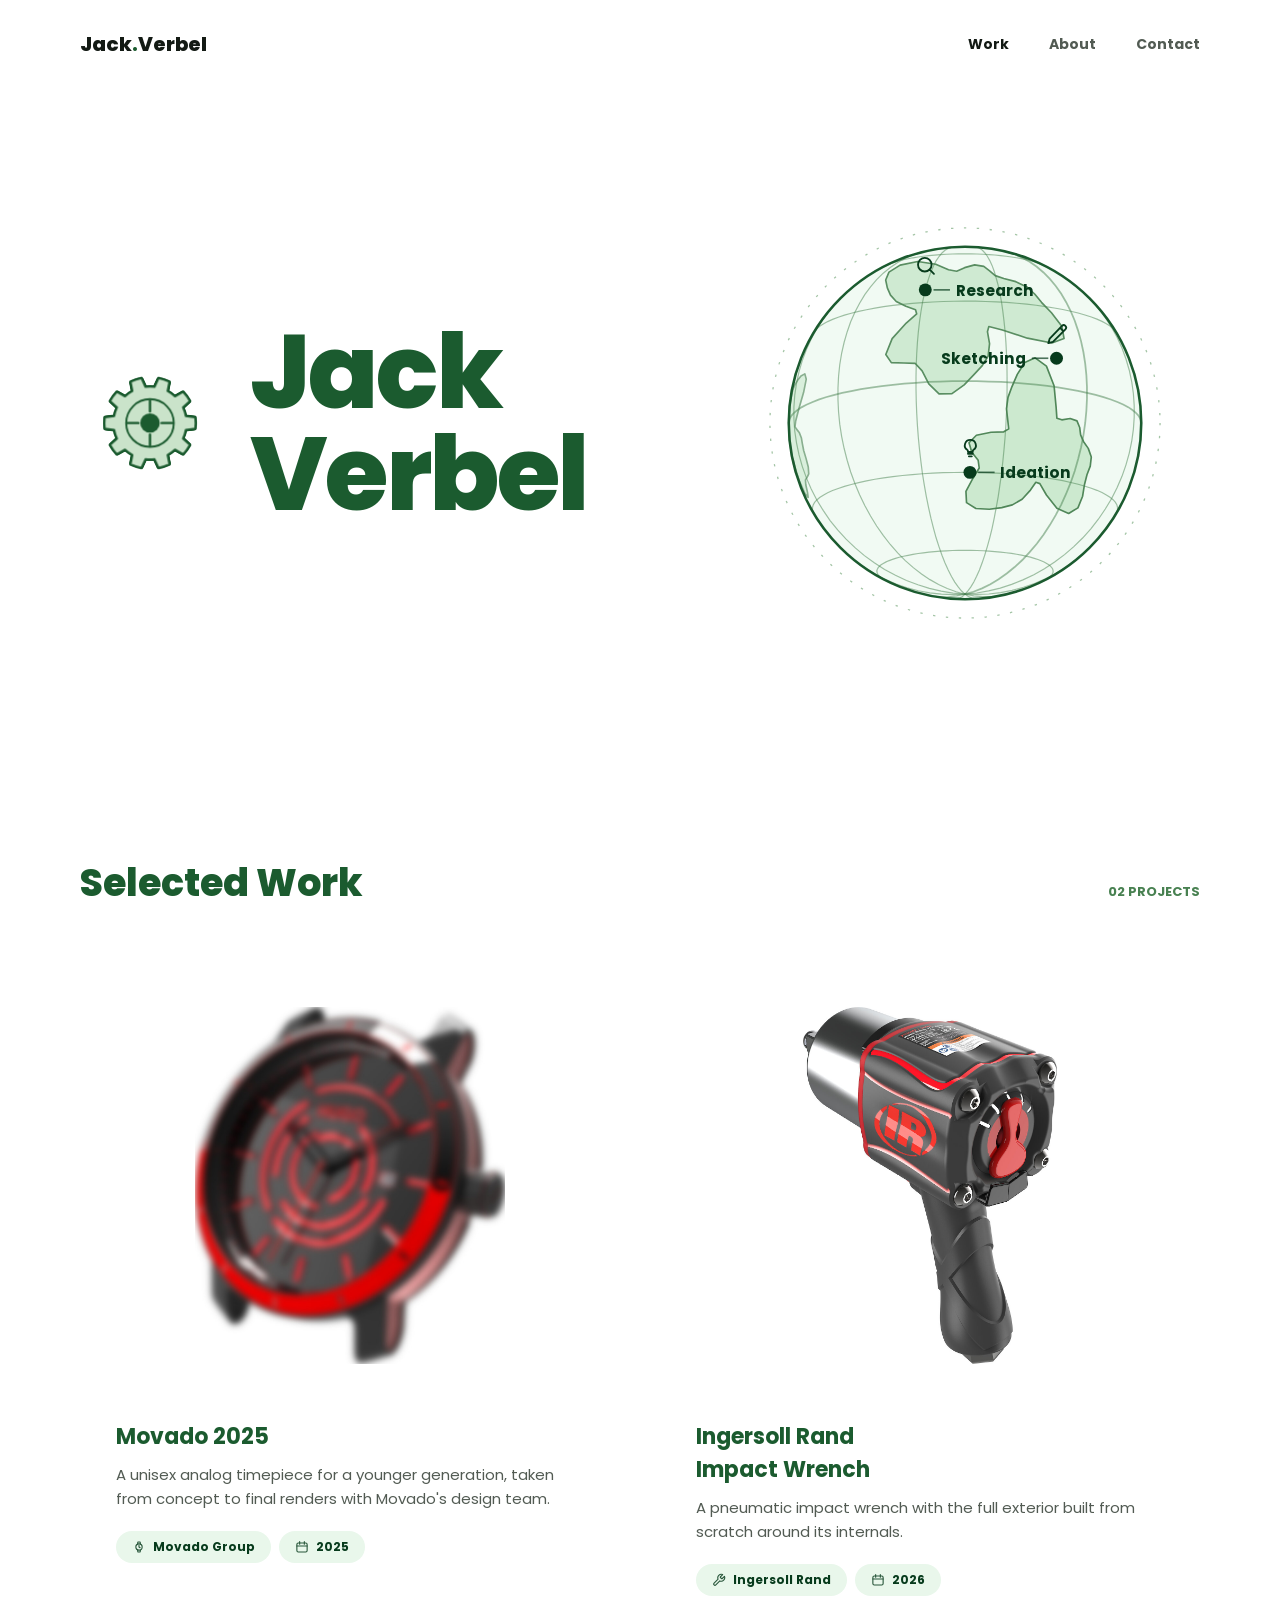
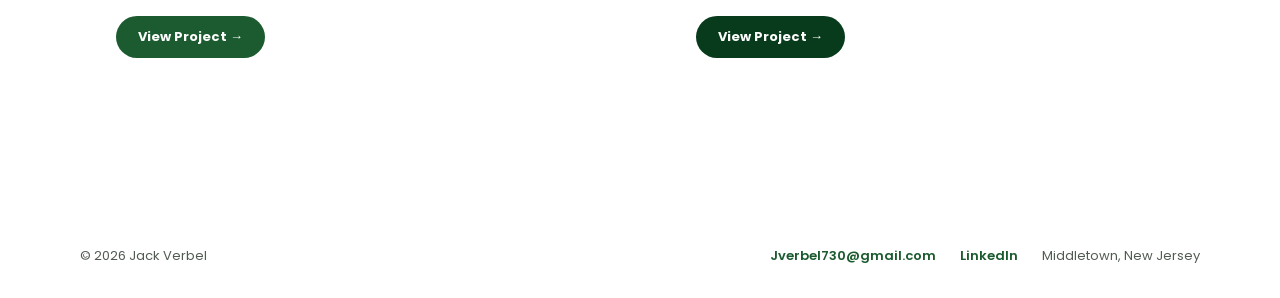
==== commit b74e3789: "Add files via upload" ====
--- a/index.html
+++ b/index.html
@@ -68,20 +68,13 @@
   <section style="background:transparent; padding:100px 0 96px 0;">
     <div class="wrap hero-grid">
       <div class="hero-copy">
-      <div style="position:relative; z-index:3; display:flex; align-items:center; gap:10px; margin-bottom:56px;">
-        <div style="width:10px; height:10px; border-radius:50%; background:var(--p-main);"></div>
-        <span style="font-family:var(--font-body); font-size:13px; font-weight:700; letter-spacing:1.5px; color:var(--p-main); text-transform:uppercase;">Industrial Design Portfolio</span>
+      <svg width="0" height="0" style="position:absolute;pointer-events:none;" aria-hidden="true"><defs><path id="jvGear" d="M 94.65,44.36 A 45,45 0 0 1 94.65,55.64 L 85.36,56.75 A 36,36 0 0 1 82.57,65.33 L 89.43,71.68 A 45,45 0 0 1 82.8,80.8 L 74.64,76.24 A 36,36 0 0 1 67.34,81.55 L 69.16,90.72 A 45,45 0 0 1 58.43,94.2 L 54.51,85.72 A 36,36 0 0 1 45.49,85.72 L 41.57,94.2 A 45,45 0 0 1 30.84,90.72 L 32.66,81.55 A 36,36 0 0 1 25.36,76.24 L 17.2,80.8 A 45,45 0 0 1 10.57,71.68 L 17.43,65.33 A 36,36 0 0 1 14.64,56.75 L 5.35,55.64 A 45,45 0 0 1 5.35,44.36 L 14.64,43.25 A 36,36 0 0 1 17.43,34.67 L 10.57,28.32 A 45,45 0 0 1 17.2,19.2 L 25.36,23.76 A 36,36 0 0 1 32.66,18.45 L 30.84,9.28 A 45,45 0 0 1 41.57,5.8 L 45.49,14.28 A 36,36 0 0 1 54.51,14.28 L 58.43,5.8 A 45,45 0 0 1 69.16,9.28 L 67.34,18.45 A 36,36 0 0 1 74.64,23.76 L 82.8,19.2 A 45,45 0 0 1 89.43,28.32 L 82.57,34.67 A 36,36 0 0 1 85.36,43.25 L 94.65,44.36 Z"/></defs></svg>
+      <div class="logolock" style="margin:0;">
+        <div class="gyro" aria-hidden="true"><div class="gy"><div class="gx"><div class="gear"><i style="transform:translateZ(-5.5px);"><svg viewBox="0 0 100 100" aria-hidden="true"><use href="#jvGear" fill="var(--p-light)" stroke="var(--p-main)" stroke-width="2" stroke-linejoin="round"/><circle cx="50" cy="50" r="23.5" fill="none" stroke="var(--p-main)" stroke-width="1.9"/><g stroke="var(--p-main)" stroke-width="2.4" stroke-linecap="round"><path d="M50 38.5V28M50 61.5V72M38.5 50H28M61.5 50H72"/></g><circle cx="50" cy="50" r="9.6" fill="var(--p-main)"/></svg></i><i style="transform:translateZ(-4.58px);"><svg viewBox="0 0 100 100" aria-hidden="true"><use href="#jvGear" fill="var(--p-light)" stroke="var(--p-main)" stroke-width="2" stroke-linejoin="round"/></svg></i><i style="transform:translateZ(-3.67px);"><svg viewBox="0 0 100 100" aria-hidden="true"><use href="#jvGear" fill="var(--p-light)" stroke="var(--p-main)" stroke-width="2" stroke-linejoin="round"/></svg></i><i style="transform:translateZ(-2.75px);"><svg viewBox="0 0 100 100" aria-hidden="true"><use href="#jvGear" fill="var(--p-light)" stroke="var(--p-main)" stroke-width="2" stroke-linejoin="round"/></svg></i><i style="transform:translateZ(-1.83px);"><svg viewBox="0 0 100 100" aria-hidden="true"><use href="#jvGear" fill="var(--p-light)" stroke="var(--p-main)" stroke-width="2" stroke-linejoin="round"/></svg></i><i style="transform:translateZ(-0.92px);"><svg viewBox="0 0 100 100" aria-hidden="true"><use href="#jvGear" fill="var(--p-light)" stroke="var(--p-main)" stroke-width="2" stroke-linejoin="round"/></svg></i><i style="transform:translateZ(0px);"><svg viewBox="0 0 100 100" aria-hidden="true"><use href="#jvGear" fill="var(--p-light)" stroke="var(--p-main)" stroke-width="2" stroke-linejoin="round"/></svg></i><i style="transform:translateZ(0.92px);"><svg viewBox="0 0 100 100" aria-hidden="true"><use href="#jvGear" fill="var(--p-light)" stroke="var(--p-main)" stroke-width="2" stroke-linejoin="round"/></svg></i><i style="transform:translateZ(1.83px);"><svg viewBox="0 0 100 100" aria-hidden="true"><use href="#jvGear" fill="var(--p-light)" stroke="var(--p-main)" stroke-width="2" stroke-linejoin="round"/></svg></i><i style="transform:translateZ(2.75px);"><svg viewBox="0 0 100 100" aria-hidden="true"><use href="#jvGear" fill="var(--p-light)" stroke="var(--p-main)" stroke-width="2" stroke-linejoin="round"/></svg></i><i style="transform:translateZ(3.67px);"><svg viewBox="0 0 100 100" aria-hidden="true"><use href="#jvGear" fill="var(--p-light)" stroke="var(--p-main)" stroke-width="2" stroke-linejoin="round"/></svg></i><i style="transform:translateZ(4.58px);"><svg viewBox="0 0 100 100" aria-hidden="true"><use href="#jvGear" fill="var(--p-light)" stroke="var(--p-main)" stroke-width="2" stroke-linejoin="round"/></svg></i><i style="transform:translateZ(5.5px);"><svg viewBox="0 0 100 100" aria-hidden="true"><use href="#jvGear" fill="var(--p-light)" stroke="var(--p-main)" stroke-width="2" stroke-linejoin="round"/><circle cx="50" cy="50" r="23.5" fill="none" stroke="var(--p-main)" stroke-width="1.9"/><g stroke="var(--p-main)" stroke-width="2.4" stroke-linecap="round"><path d="M50 38.5V28M50 61.5V72M38.5 50H28M61.5 50H72"/></g><circle cx="50" cy="50" r="9.6" fill="var(--p-main)"/></svg></i></div></div></div></div>
+        <h1 style="font-family:var(--font-display); font-weight:800; font-size:104px; line-height:0.98; color:var(--p-main); margin:0; letter-spacing:-3px;" data-pop="pencil">Jack Verbel</h1>
       </div>
-
-      <svg width="0" height="0" style="position:absolute;pointer-events:none;" aria-hidden="true"><defs><path id="jvGear" d="M 94.65,44.36 A 45,45 0 0 1 94.65,55.64 L 85.36,56.75 A 36,36 0 0 1 82.57,65.33 L 89.43,71.68 A 45,45 0 0 1 82.8,80.8 L 74.64,76.24 A 36,36 0 0 1 67.34,81.55 L 69.16,90.72 A 45,45 0 0 1 58.43,94.2 L 54.51,85.72 A 36,36 0 0 1 45.49,85.72 L 41.57,94.2 A 45,45 0 0 1 30.84,90.72 L 32.66,81.55 A 36,36 0 0 1 25.36,76.24 L 17.2,80.8 A 45,45 0 0 1 10.57,71.68 L 17.43,65.33 A 36,36 0 0 1 14.64,56.75 L 5.35,55.64 A 45,45 0 0 1 5.35,44.36 L 14.64,43.25 A 36,36 0 0 1 17.43,34.67 L 10.57,28.32 A 45,45 0 0 1 17.2,19.2 L 25.36,23.76 A 36,36 0 0 1 32.66,18.45 L 30.84,9.28 A 45,45 0 0 1 41.57,5.8 L 45.49,14.28 A 36,36 0 0 1 54.51,14.28 L 58.43,5.8 A 45,45 0 0 1 69.16,9.28 L 67.34,18.45 A 36,36 0 0 1 74.64,23.76 L 82.8,19.2 A 45,45 0 0 1 89.43,28.32 L 82.57,34.67 A 36,36 0 0 1 85.36,43.25 L 94.65,44.36 Z"/></defs></svg>
-      <div class="logolock" style="margin:0 0 44px 0;">
-        <div class="gyro" aria-hidden="true"><div class="gy"><div class="gx"><div class="gear"><i style="transform:translateZ(-5.5px);"><svg viewBox="0 0 100 100" aria-hidden="true"><use href="#jvGear" fill="var(--p-light)" stroke="var(--p-main)" stroke-width="2" stroke-linejoin="round"/><circle cx="50" cy="50" r="23.5" fill="none" stroke="var(--p-main)" stroke-width="1.9"/><g stroke="var(--p-main)" stroke-width="2.4" stroke-linecap="round"><path d="M50 38.5V28M50 61.5V72M38.5 50H28M61.5 50H72"/></g><circle cx="50" cy="50" r="9.6" fill="var(--p-main)"/></svg></i><i style="transform:translateZ(-4.58px);"><svg viewBox="0 0 100 100" aria-hidden="true"><use href="#jvGear" fill="var(--p-light)" stroke="var(--p-main)" stroke-width="2" stroke-linejoin="round"/></svg></i><i style="transform:translateZ(-3.67px);"><svg viewBox="0 0 100 100" aria-hidden="true"><use href="#jvGear" fill="var(--p-light)" stroke="var(--p-main)" stroke-width="2" stroke-linejoin="round"/></svg></i><i style="transform:translateZ(-2.75px);"><svg viewBox="0 0 100 100" aria-hidden="true"><use href="#jvGear" fill="var(--p-light)" stroke="var(--p-main)" stroke-width="2" stroke-linejoin="round"/></svg></i><i style="transform:translateZ(-1.83px);"><svg viewBox="0 0 100 100" aria-hidden="true"><use href="#jvGear" fill="var(--p-light)" stroke="var(--p-main)" stroke-width="2" stroke-linejoin="round"/></svg></i><i style="transform:translateZ(-0.92px);"><svg viewBox="0 0 100 100" aria-hidden="true"><use href="#jvGear" fill="var(--p-light)" stroke="var(--p-main)" stroke-width="2" stroke-linejoin="round"/></svg></i><i style="transform:translateZ(0px);"><svg viewBox="0 0 100 100" aria-hidden="true"><use href="#jvGear" fill="var(--p-light)" stroke="var(--p-main)" stroke-width="2" stroke-linejoin="round"/></svg></i><i style="transform:translateZ(0.92px);"><svg viewBox="0 0 100 100" aria-hidden="true"><use href="#jvGear" fill="var(--p-light)" stroke="var(--p-main)" stroke-width="2" stroke-linejoin="round"/></svg></i><i style="transform:translateZ(1.83px);"><svg viewBox="0 0 100 100" aria-hidden="true"><use href="#jvGear" fill="var(--p-light)" stroke="var(--p-main)" stroke-width="2" stroke-linejoin="round"/></svg></i><i style="transform:translateZ(2.75px);"><svg viewBox="0 0 100 100" aria-hidden="true"><use href="#jvGear" fill="var(--p-light)" stroke="var(--p-main)" stroke-width="2" stroke-linejoin="round"/></svg></i><i style="transform:translateZ(3.67px);"><svg viewBox="0 0 100 100" aria-hidden="true"><use href="#jvGear" fill="var(--p-light)" stroke="var(--p-main)" stroke-width="2" stroke-linejoin="round"/></svg></i><i style="transform:translateZ(4.58px);"><svg viewBox="0 0 100 100" aria-hidden="true"><use href="#jvGear" fill="var(--p-light)" stroke="var(--p-main)" stroke-width="2" stroke-linejoin="round"/></svg></i><i style="transform:translateZ(5.5px);"><svg viewBox="0 0 100 100" aria-hidden="true"><use href="#jvGear" fill="var(--p-light)" stroke="var(--p-main)" stroke-width="2" stroke-linejoin="round"/><circle cx="50" cy="50" r="23.5" fill="none" stroke="var(--p-main)" stroke-width="1.9"/><g stroke="var(--p-main)" stroke-width="2.4" stroke-linecap="round"><path d="M50 38.5V28M50 61.5V72M38.5 50H28M61.5 50H72"/></g><circle cx="50" cy="50" r="9.6" fill="var(--p-main)"/></svg></i></div></div></div></div>
-        <h1 style="font-family:var(--font-display); font-weight:800; font-size:88px; line-height:1; color:var(--p-main); margin:0; letter-spacing:-2px;" data-pop="pencil">Jack Verbel</h1>
-      </div>
-      <p style="position:relative; z-index:3; font-family:var(--font-display); font-size:26px; font-weight:600; margin:0 0 28px 0; background:var(--grad); -webkit-background-clip:text; background-clip:text; color:transparent;" data-pop="cap">Industrial Design student at Montclair State University</p>
-      <p style="font-family:var(--font-body); font-size:18px; line-height:1.7; color:var(--text-muted); max-width:620px; margin:0;">
-        3D modeling, rendering, and visual storytelling in SolidWorks, KeyShot, and Adobe Creative Suite &mdash; focused on form, detail, and user-centered design.
-      </p>
+      
+      
       </div>
       <div class="globe-wrap">
         <div id="globe" aria-hidden="true"></div>
--- a/styles.css
+++ b/styles.css
@@ -226,8 +226,8 @@
 
 /* ---------- gyroscopic gear logomark ---------- */
 .gyro{
-  --s:84px;
-  width:120px; height:120px; flex-shrink:0;
+  --s:100px;
+  width:140px; height:140px; flex-shrink:0;
   display:flex; align-items:center; justify-content:center;
   perspective:440px;
 }
@@ -245,7 +245,7 @@
   .gx{ animation:none; transform:rotateX(18deg); }
   .gear{ animation:none; }
 }
-@media (max-width: 640px){ .gyro{ --s:62px; width:94px; height:94px; } }
+@media (max-width: 640px){ .gyro{ --s:66px; width:100px; height:100px; } }
 
 /* ---------- clean sheet: no rules, no frames ---------- */
 .card, nav, footer, .row,
@@ -295,3 +295,7 @@
   .hero-grid{ grid-template-columns:1fr !important; gap:36px; }
   #globe{ max-width:340px; }
 }
+
+/* the home hero is just the name and the globe now */
+.hero-copy h1{ font-size:clamp(52px, 10.5vw, 104px) !important; letter-spacing:-0.03em !important; line-height:0.98 !important; }
+@media (max-width: 1000px){ .hero-copy h1{ font-size:clamp(46px, 12vw, 76px) !important; } }
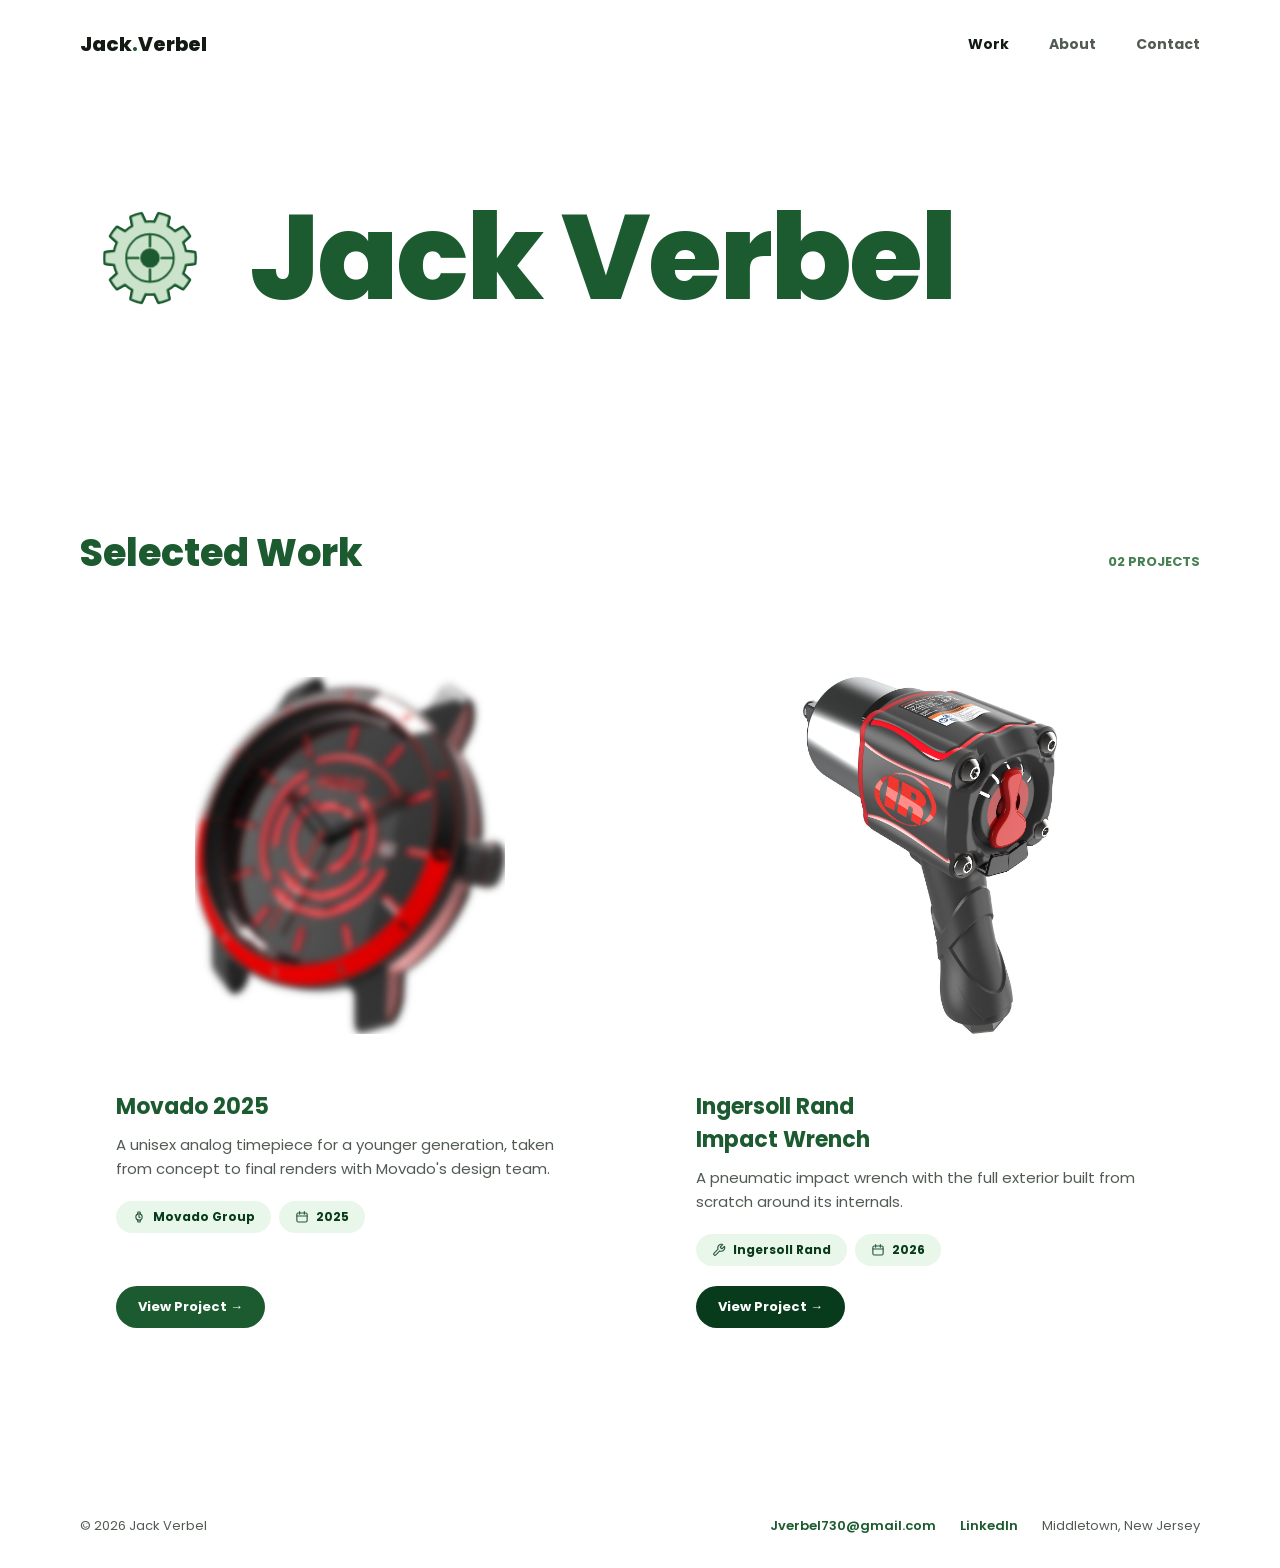
==== commit 77ad45a7: "Add files via upload" ====
--- a/index.html
+++ b/index.html
@@ -66,22 +66,16 @@
   </nav>
 
   <section style="background:transparent; padding:100px 0 96px 0;">
-    <div class="wrap hero-grid">
-      <div class="hero-copy">
+    <div class="wrap hero-copy">
       <svg width="0" height="0" style="position:absolute;pointer-events:none;" aria-hidden="true"><defs><path id="jvGear" d="M 94.65,44.36 A 45,45 0 0 1 94.65,55.64 L 85.36,56.75 A 36,36 0 0 1 82.57,65.33 L 89.43,71.68 A 45,45 0 0 1 82.8,80.8 L 74.64,76.24 A 36,36 0 0 1 67.34,81.55 L 69.16,90.72 A 45,45 0 0 1 58.43,94.2 L 54.51,85.72 A 36,36 0 0 1 45.49,85.72 L 41.57,94.2 A 45,45 0 0 1 30.84,90.72 L 32.66,81.55 A 36,36 0 0 1 25.36,76.24 L 17.2,80.8 A 45,45 0 0 1 10.57,71.68 L 17.43,65.33 A 36,36 0 0 1 14.64,56.75 L 5.35,55.64 A 45,45 0 0 1 5.35,44.36 L 14.64,43.25 A 36,36 0 0 1 17.43,34.67 L 10.57,28.32 A 45,45 0 0 1 17.2,19.2 L 25.36,23.76 A 36,36 0 0 1 32.66,18.45 L 30.84,9.28 A 45,45 0 0 1 41.57,5.8 L 45.49,14.28 A 36,36 0 0 1 54.51,14.28 L 58.43,5.8 A 45,45 0 0 1 69.16,9.28 L 67.34,18.45 A 36,36 0 0 1 74.64,23.76 L 82.8,19.2 A 45,45 0 0 1 89.43,28.32 L 82.57,34.67 A 36,36 0 0 1 85.36,43.25 L 94.65,44.36 Z"/></defs></svg>
       <div class="logolock" style="margin:0;">
-        <div class="gyro" aria-hidden="true"><div class="gy"><div class="gx"><div class="gear"><i style="transform:translateZ(-5.5px);"><svg viewBox="0 0 100 100" aria-hidden="true"><use href="#jvGear" fill="var(--p-light)" stroke="var(--p-main)" stroke-width="2" stroke-linejoin="round"/><circle cx="50" cy="50" r="23.5" fill="none" stroke="var(--p-main)" stroke-width="1.9"/><g stroke="var(--p-main)" stroke-width="2.4" stroke-linecap="round"><path d="M50 38.5V28M50 61.5V72M38.5 50H28M61.5 50H72"/></g><circle cx="50" cy="50" r="9.6" fill="var(--p-main)"/></svg></i><i style="transform:translateZ(-4.58px);"><svg viewBox="0 0 100 100" aria-hidden="true"><use href="#jvGear" fill="var(--p-light)" stroke="var(--p-main)" stroke-width="2" stroke-linejoin="round"/></svg></i><i style="transform:translateZ(-3.67px);"><svg viewBox="0 0 100 100" aria-hidden="true"><use href="#jvGear" fill="var(--p-light)" stroke="var(--p-main)" stroke-width="2" stroke-linejoin="round"/></svg></i><i style="transform:translateZ(-2.75px);"><svg viewBox="0 0 100 100" aria-hidden="true"><use href="#jvGear" fill="var(--p-light)" stroke="var(--p-main)" stroke-width="2" stroke-linejoin="round"/></svg></i><i style="transform:translateZ(-1.83px);"><svg viewBox="0 0 100 100" aria-hidden="true"><use href="#jvGear" fill="var(--p-light)" stroke="var(--p-main)" stroke-width="2" stroke-linejoin="round"/></svg></i><i style="transform:translateZ(-0.92px);"><svg viewBox="0 0 100 100" aria-hidden="true"><use href="#jvGear" fill="var(--p-light)" stroke="var(--p-main)" stroke-width="2" stroke-linejoin="round"/></svg></i><i style="transform:translateZ(0px);"><svg viewBox="0 0 100 100" aria-hidden="true"><use href="#jvGear" fill="var(--p-light)" stroke="var(--p-main)" stroke-width="2" stroke-linejoin="round"/></svg></i><i style="transform:translateZ(0.92px);"><svg viewBox="0 0 100 100" aria-hidden="true"><use href="#jvGear" fill="var(--p-light)" stroke="var(--p-main)" stroke-width="2" stroke-linejoin="round"/></svg></i><i style="transform:translateZ(1.83px);"><svg viewBox="0 0 100 100" aria-hidden="true"><use href="#jvGear" fill="var(--p-light)" stroke="var(--p-main)" stroke-width="2" stroke-linejoin="round"/></svg></i><i style="transform:translateZ(2.75px);"><svg viewBox="0 0 100 100" aria-hidden="true"><use href="#jvGear" fill="var(--p-light)" stroke="var(--p-main)" stroke-width="2" stroke-linejoin="round"/></svg></i><i style="transform:translateZ(3.67px);"><svg viewBox="0 0 100 100" aria-hidden="true"><use href="#jvGear" fill="var(--p-light)" stroke="var(--p-main)" stroke-width="2" stroke-linejoin="round"/></svg></i><i style="transform:translateZ(4.58px);"><svg viewBox="0 0 100 100" aria-hidden="true"><use href="#jvGear" fill="var(--p-light)" stroke="var(--p-main)" stroke-width="2" stroke-linejoin="round"/></svg></i><i style="transform:translateZ(5.5px);"><svg viewBox="0 0 100 100" aria-hidden="true"><use href="#jvGear" fill="var(--p-light)" stroke="var(--p-main)" stroke-width="2" stroke-linejoin="round"/><circle cx="50" cy="50" r="23.5" fill="none" stroke="var(--p-main)" stroke-width="1.9"/><g stroke="var(--p-main)" stroke-width="2.4" stroke-linecap="round"><path d="M50 38.5V28M50 61.5V72M38.5 50H28M61.5 50H72"/></g><circle cx="50" cy="50" r="9.6" fill="var(--p-main)"/></svg></i></div></div></div></div>
-        <h1 style="font-family:var(--font-display); font-weight:800; font-size:104px; line-height:0.98; color:var(--p-main); margin:0; letter-spacing:-3px;" data-pop="pencil">Jack Verbel</h1>
+        <div class="gyro" aria-hidden="true"><div class="gy"><div class="gx"><div class="gear"><i style="transform:translateZ(-5.5px);"><svg viewBox="0 0 100 100" aria-hidden="true"><use href="#jvGear" fill="var(--p-light)" stroke="var(--p-main)" stroke-width="2" stroke-linejoin="round"/><circle cx="50" cy="50" r="23.5" fill="none" stroke="var(--p-main)" stroke-width="1.9"/><g stroke="var(--p-main)" stroke-width="2.4" stroke-linecap="round"><path d="M50 38.5V28M50 61.5V72M38.5 50H28M61.5 50H72"/></g><circle cx="50" cy="50" r="9.6" fill="var(--p-main)"/></svg></i><i style="transform:translateZ(-3.67px);"><svg viewBox="0 0 100 100" aria-hidden="true"><use href="#jvGear" fill="var(--p-light)" stroke="var(--p-main)" stroke-width="2" stroke-linejoin="round"/></svg></i><i style="transform:translateZ(-1.83px);"><svg viewBox="0 0 100 100" aria-hidden="true"><use href="#jvGear" fill="var(--p-light)" stroke="var(--p-main)" stroke-width="2" stroke-linejoin="round"/></svg></i><i style="transform:translateZ(0px);"><svg viewBox="0 0 100 100" aria-hidden="true"><use href="#jvGear" fill="var(--p-light)" stroke="var(--p-main)" stroke-width="2" stroke-linejoin="round"/></svg></i><i style="transform:translateZ(1.83px);"><svg viewBox="0 0 100 100" aria-hidden="true"><use href="#jvGear" fill="var(--p-light)" stroke="var(--p-main)" stroke-width="2" stroke-linejoin="round"/></svg></i><i style="transform:translateZ(3.67px);"><svg viewBox="0 0 100 100" aria-hidden="true"><use href="#jvGear" fill="var(--p-light)" stroke="var(--p-main)" stroke-width="2" stroke-linejoin="round"/></svg></i><i style="transform:translateZ(5.5px);"><svg viewBox="0 0 100 100" aria-hidden="true"><use href="#jvGear" fill="var(--p-light)" stroke="var(--p-main)" stroke-width="2" stroke-linejoin="round"/><circle cx="50" cy="50" r="23.5" fill="none" stroke="var(--p-main)" stroke-width="1.9"/><g stroke="var(--p-main)" stroke-width="2.4" stroke-linecap="round"><path d="M50 38.5V28M50 61.5V72M38.5 50H28M61.5 50H72"/></g><circle cx="50" cy="50" r="9.6" fill="var(--p-main)"/></svg></i></div></div></div></div>
+        <h1 style="font-family:var(--font-display); font-weight:800; font-size:120px; line-height:0.98; color:var(--p-main); margin:0; letter-spacing:-3px;" data-pop="pencil">Jack Verbel</h1>
       </div>
       
       
       </div>
-      <div class="globe-wrap">
-        <div id="globe" aria-hidden="true"></div>
-        <ul class="sr-only">
-          <li>Research</li><li>Sketching</li><li>Ideation</li><li>CAD</li><li>Prototyping</li><li>Rendering</li>
-        </ul>
-      </div>
+      
 
     </div>
   </section>
--- a/styles.css
+++ b/styles.css
@@ -275,27 +275,8 @@
 /* the password field keeps a shape without a rule */
 #lockpw{ background:oklch(96.2% 0.021 150) !important; border:none !important; }
 
-/* ---------- interactive globe ---------- */
-.hero-grid{ display:grid; grid-template-columns:minmax(0,1fr) 470px; gap:48px; align-items:center; }
-.globe-wrap{ position:relative; display:flex; align-items:center; justify-content:center; }
-#globe{ width:100%; max-width:470px; aspect-ratio:1/1; touch-action:none; -webkit-user-select:none; user-select:none; }
-.globe-svg{ width:100%; height:100%; display:block; overflow:visible; }
-.g-atmo{ fill:none; stroke:var(--p-soft); stroke-width:1.1; stroke-dasharray:2 9; opacity:.75; }
-.g-disc{ fill:oklch(97.6% 0.013 150); }
-.g-limb{ fill:none; stroke:var(--p-main); stroke-width:2.2; transition:stroke .2s ease; }
-.g-land path{ fill:oklch(90.5% 0.048 148); stroke:var(--p-mid); stroke-width:1.4; stroke-linejoin:round; }
-.g-wire path{ fill:none; stroke:var(--p-mid); opacity:.5; stroke-linecap:round; }
-.g-dot{ fill:var(--p-deep); }
-.g-ico path{ fill:none; stroke:var(--p-deep); stroke-width:2; stroke-linecap:round; stroke-linejoin:round; }
-.g-lead{ stroke:var(--p-deep); stroke-width:1.4; }
-.g-lab{ font-family:var(--font-body); font-size:13px; font-weight:700; fill:var(--p-deep); }
-#globe.is-grabbed .g-limb{ stroke:var(--p-deep); stroke-width:3; }
-.sr-only{ position:absolute; width:1px; height:1px; overflow:hidden; clip:rect(0 0 0 0); white-space:nowrap; }
-@media (max-width: 1000px){
-  .hero-grid{ grid-template-columns:1fr !important; gap:36px; }
-  #globe{ max-width:340px; }
-}
-
-/* the home hero is just the name and the globe now */
-.hero-copy h1{ font-size:clamp(52px, 10.5vw, 104px) !important; letter-spacing:-0.03em !important; line-height:0.98 !important; }
+}
+
+/* the home hero is just the name */
+.hero-copy h1{ font-size:clamp(52px, 9.5vw, 120px) !important; letter-spacing:-0.03em !important; line-height:0.98 !important; }
 @media (max-width: 1000px){ .hero-copy h1{ font-size:clamp(46px, 12vw, 76px) !important; } }
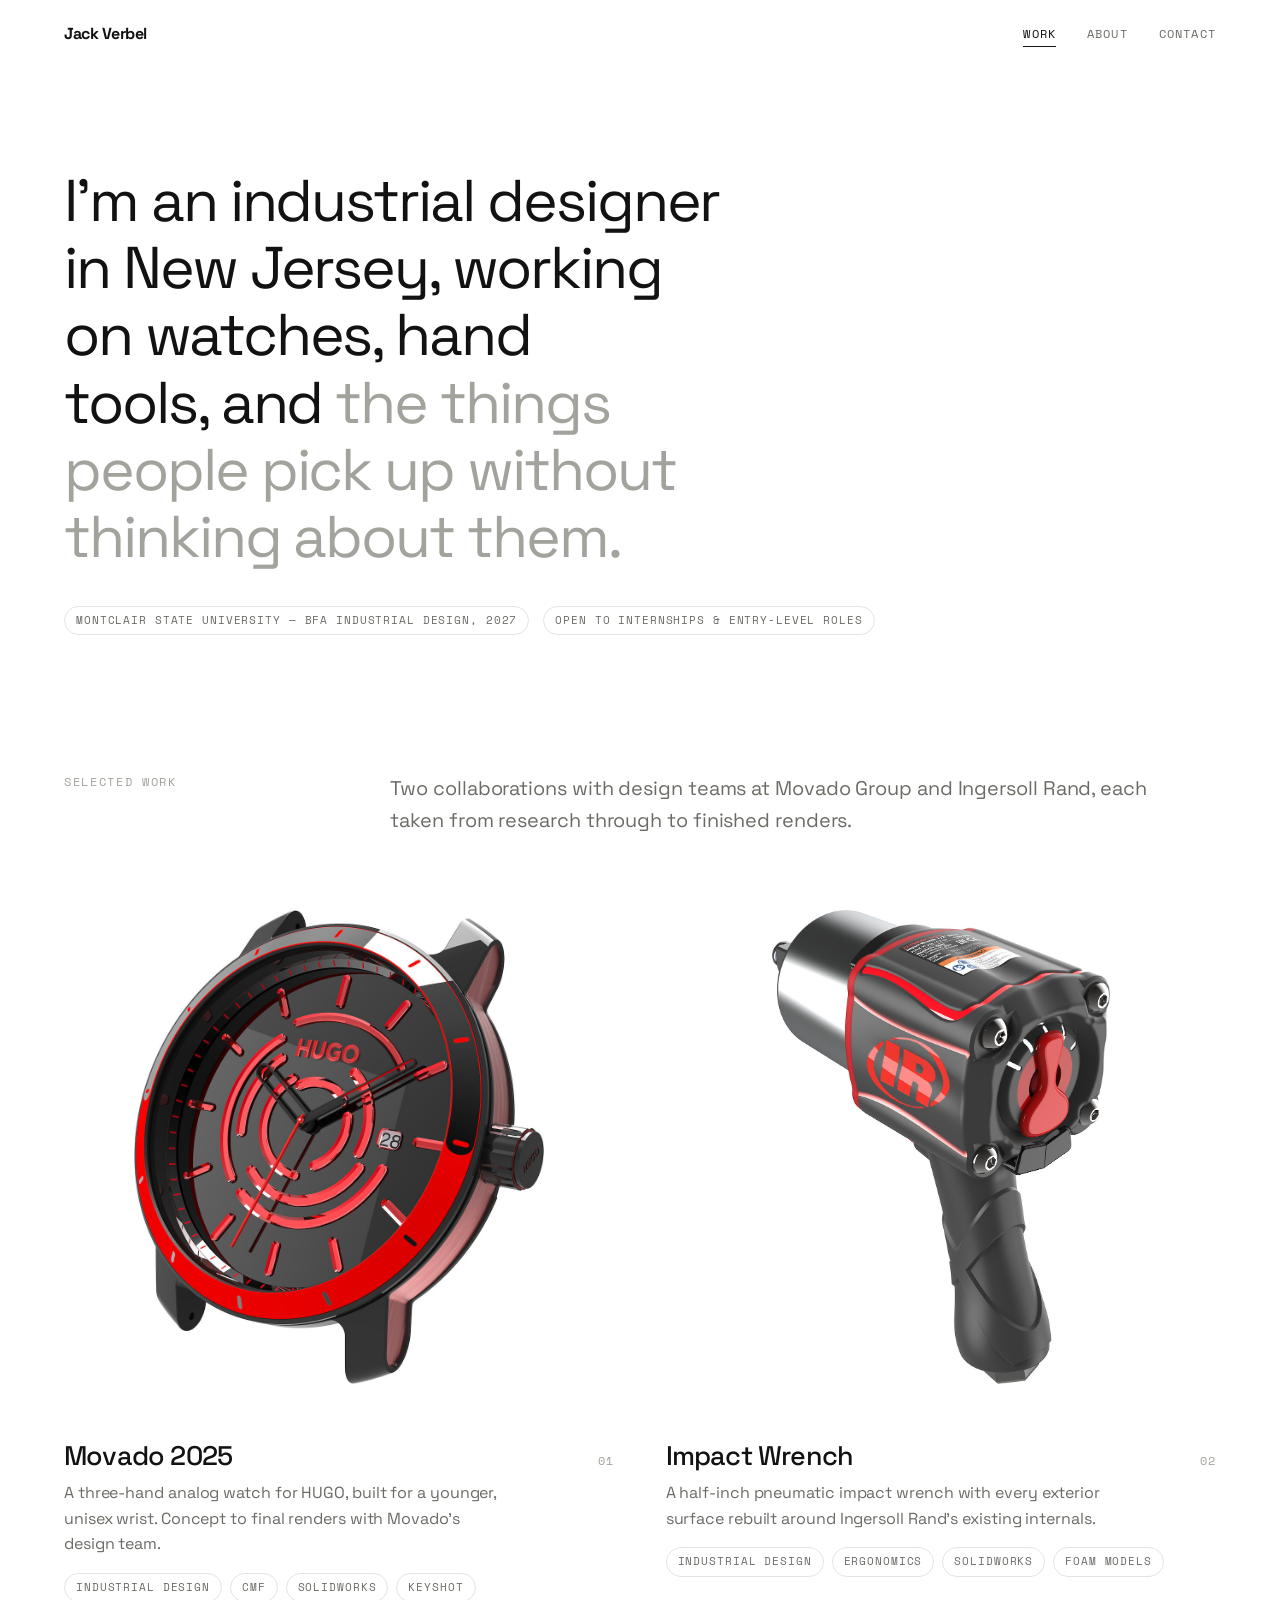
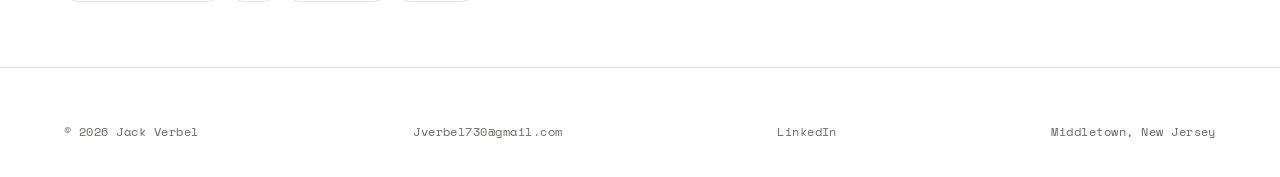
==== commit 280143ff: "Add files via upload" ====
--- a/index.html
+++ b/index.html
@@ -3,140 +3,35 @@
 <head>
 <meta charset="utf-8">
 <meta name="viewport" content="width=device-width, initial-scale=1">
-<title>Jack Verbel — Industrial Design Portfolio</title>
-<meta name="description" content="Industrial design portfolio of Jack Verbel — product design, 3D modelling and rendering. Montclair State University.">
+<title>Jack Verbel &mdash; Industrial Designer</title>
+<meta name="description" content="Industrial design portfolio: a HUGO watch for Movado Group and a pneumatic impact wrench for Ingersoll Rand.">
 <meta name="author" content="Jack Verbel">
 <meta property="og:type" content="website">
-<meta property="og:title" content="Jack Verbel — Industrial Design Portfolio">
-<meta property="og:description" content="Industrial design portfolio of Jack Verbel — product design, 3D modelling and rendering. Montclair State University.">
-<meta property="og:image" content="/assets/w_hero.jpg">
+<meta property="og:title" content="Jack Verbel &mdash; Industrial Designer">
+<meta property="og:description" content="Industrial design portfolio: a HUGO watch for Movado Group and a pneumatic impact wrench for Ingersoll Rand.">
+<meta property="og:image" content="/assets/lineup.jpg">
 <meta name="twitter:card" content="summary_large_image">
-<link rel="icon" href="data:image/svg+xml,%3Csvg xmlns=%22http://www.w3.org/2000/svg%22 viewBox=%220 0 400 400%22%3E%3Ccircle cx=%22200%22 cy=%22200%22 r=%22190%22 fill=%22%23ffffff%22/%3E%3Ccircle cx=%22200%22 cy=%22200%22 r=%22150%22 fill=%22none%22 stroke=%22%231d4d33%22 stroke-width=%2244%22 stroke-dasharray=%22785 157%22 transform=%22rotate(-10 200 200)%22/%3E%3Ccircle cx=%22200%22 cy=%22200%22 r=%2296%22 fill=%22none%22 stroke=%22%232f7a52%22 stroke-width=%2240%22 stroke-dasharray=%22502 100%22 transform=%22rotate(55 200 200)%22/%3E%3Ccircle cx=%22200%22 cy=%22200%22 r=%2226%22 fill=%22%23143d28%22/%3E%3C/svg%3E">
+<link rel="icon" href="data:image/svg+xml,%3Csvg xmlns='http://www.w3.org/2000/svg' viewBox='0 0 32 32'%3E%3Crect width='32' height='32' fill='%23121212'/%3E%3Ctext x='16' y='22' font-family='Helvetica,Arial,sans-serif' font-size='15' font-weight='bold' fill='%23ffffff' text-anchor='middle'%3EJV%3C/text%3E%3C/svg%3E">
 <link rel="preconnect" href="https://fonts.googleapis.com">
 <link rel="preconnect" href="https://fonts.gstatic.com" crossorigin>
-<link rel="stylesheet" href="https://fonts.googleapis.com/css2?family=Poppins:wght@400;500;600;700;800&display=swap">
-<style>
-:root{
-      /* forest green on white */
-      --bg: oklch(100% 0 0);
-      --surface: oklch(100% 0 0);
-      --panel: oklch(100% 0 0);
-      --border: oklch(88% 0.014 150);
-      --text: oklch(21% 0.016 150);
-      --text-muted: oklch(46% 0.017 150);
-      --p-deep: oklch(31% 0.075 152);
-      --p-main: oklch(42% 0.098 150);
-      --p-mid: oklch(55% 0.095 148);
-      --p-soft: oklch(72% 0.075 146);
-      --p-light: oklch(89% 0.042 145);
-      --plate: oklch(100% 0 0);
-      --plate-ink: oklch(21% 0.016 150);
-      --plate-edge: oklch(88% 0.014 150);
-      --mote: oklch(58% 0.095 148);
-      --btn-ink: oklch(99% 0 0);
-      --grad: linear-gradient(90deg, var(--p-deep), var(--p-main), var(--p-mid), var(--p-soft));
-      --font-display: 'Poppins', sans-serif;
-      --font-body: 'Poppins', sans-serif;
-    }
-    *{ box-sizing:border-box; }
-    body{ margin:0; background:var(--bg); font-family:var(--font-body); text-wrap:pretty; }
-    a{ color:var(--p-main); }
-    a:hover{ color:var(--p-deep); }
-    .wrap{ max-width:1280px; margin:0 auto; padding:0 80px; }
-    .chip{ font-family:var(--font-body); font-size:12px; font-weight:700; padding:7px 16px; border-radius:999px; background:#fff; border:1.5px solid var(--p-light); }
-    .logolock{ display:flex; align-items:center; gap:30px; }
-    .btn{ display:inline-flex; align-items:center; gap:8px; font-family:var(--font-body); font-weight:700; font-size:13px; color:var(--btn-ink); padding:11px 22px; border-radius:999px; }
-</style>
+<link rel="stylesheet" href="https://fonts.googleapis.com/css2?family=Space+Grotesk:wght@300;400;500;700&family=Space+Mono:wght@400;700&display=swap">
 <link rel="stylesheet" href="/styles.css">
 </head>
 <body>
-<div style="width:100%; background:var(--bg); overflow:hidden; position:relative; isolation:isolate;">
-  
-
-
-  <div style="height:5px; background:var(--grad);"></div>
-
-  <nav style="display:flex; align-items:center; justify-content:space-between; padding:0 80px; height:88px; border-bottom:1px solid var(--border); position:relative; z-index:10;">
-    <a href="/" style="font-family:var(--font-display); font-weight:800; font-size:20px; color:var(--text); text-decoration:none;">Jack<span style="color:var(--p-main);">.</span>Verbel</a>
-    <div style="display:flex; align-items:center; gap:40px;">
-      <a href="/" style="font-family:var(--font-body); font-weight:700; font-size:14px; text-decoration:none; color:var(--text); border-bottom:3px solid var(--p-main); padding-bottom:28px;">Work</a>
-      <a href="/about" style="font-family:var(--font-body); font-weight:700; font-size:14px; text-decoration:none; color:var(--text-muted); border-bottom:3px solid transparent; padding-bottom:28px;">About</a>
-      <a href="/contact" style="font-family:var(--font-body); font-weight:700; font-size:14px; text-decoration:none; color:var(--text-muted); border-bottom:3px solid transparent; padding-bottom:28px;">Contact</a>
-    </div>
-  </nav>
-
-  <section style="background:transparent; padding:100px 0 96px 0;">
-    <div class="wrap hero-copy">
-      <svg width="0" height="0" style="position:absolute;pointer-events:none;" aria-hidden="true"><defs><path id="jvGear" d="M 94.65,44.36 A 45,45 0 0 1 94.65,55.64 L 85.36,56.75 A 36,36 0 0 1 82.57,65.33 L 89.43,71.68 A 45,45 0 0 1 82.8,80.8 L 74.64,76.24 A 36,36 0 0 1 67.34,81.55 L 69.16,90.72 A 45,45 0 0 1 58.43,94.2 L 54.51,85.72 A 36,36 0 0 1 45.49,85.72 L 41.57,94.2 A 45,45 0 0 1 30.84,90.72 L 32.66,81.55 A 36,36 0 0 1 25.36,76.24 L 17.2,80.8 A 45,45 0 0 1 10.57,71.68 L 17.43,65.33 A 36,36 0 0 1 14.64,56.75 L 5.35,55.64 A 45,45 0 0 1 5.35,44.36 L 14.64,43.25 A 36,36 0 0 1 17.43,34.67 L 10.57,28.32 A 45,45 0 0 1 17.2,19.2 L 25.36,23.76 A 36,36 0 0 1 32.66,18.45 L 30.84,9.28 A 45,45 0 0 1 41.57,5.8 L 45.49,14.28 A 36,36 0 0 1 54.51,14.28 L 58.43,5.8 A 45,45 0 0 1 69.16,9.28 L 67.34,18.45 A 36,36 0 0 1 74.64,23.76 L 82.8,19.2 A 45,45 0 0 1 89.43,28.32 L 82.57,34.67 A 36,36 0 0 1 85.36,43.25 L 94.65,44.36 Z"/></defs></svg>
-      <div class="logolock" style="margin:0;">
-        <div class="gyro" aria-hidden="true"><div class="gy"><div class="gx"><div class="gear"><i style="transform:translateZ(-5.5px);"><svg viewBox="0 0 100 100" aria-hidden="true"><use href="#jvGear" fill="var(--p-light)" stroke="var(--p-main)" stroke-width="2" stroke-linejoin="round"/><circle cx="50" cy="50" r="23.5" fill="none" stroke="var(--p-main)" stroke-width="1.9"/><g stroke="var(--p-main)" stroke-width="2.4" stroke-linecap="round"><path d="M50 38.5V28M50 61.5V72M38.5 50H28M61.5 50H72"/></g><circle cx="50" cy="50" r="9.6" fill="var(--p-main)"/></svg></i><i style="transform:translateZ(-3.67px);"><svg viewBox="0 0 100 100" aria-hidden="true"><use href="#jvGear" fill="var(--p-light)" stroke="var(--p-main)" stroke-width="2" stroke-linejoin="round"/></svg></i><i style="transform:translateZ(-1.83px);"><svg viewBox="0 0 100 100" aria-hidden="true"><use href="#jvGear" fill="var(--p-light)" stroke="var(--p-main)" stroke-width="2" stroke-linejoin="round"/></svg></i><i style="transform:translateZ(0px);"><svg viewBox="0 0 100 100" aria-hidden="true"><use href="#jvGear" fill="var(--p-light)" stroke="var(--p-main)" stroke-width="2" stroke-linejoin="round"/></svg></i><i style="transform:translateZ(1.83px);"><svg viewBox="0 0 100 100" aria-hidden="true"><use href="#jvGear" fill="var(--p-light)" stroke="var(--p-main)" stroke-width="2" stroke-linejoin="round"/></svg></i><i style="transform:translateZ(3.67px);"><svg viewBox="0 0 100 100" aria-hidden="true"><use href="#jvGear" fill="var(--p-light)" stroke="var(--p-main)" stroke-width="2" stroke-linejoin="round"/></svg></i><i style="transform:translateZ(5.5px);"><svg viewBox="0 0 100 100" aria-hidden="true"><use href="#jvGear" fill="var(--p-light)" stroke="var(--p-main)" stroke-width="2" stroke-linejoin="round"/><circle cx="50" cy="50" r="23.5" fill="none" stroke="var(--p-main)" stroke-width="1.9"/><g stroke="var(--p-main)" stroke-width="2.4" stroke-linecap="round"><path d="M50 38.5V28M50 61.5V72M38.5 50H28M61.5 50H72"/></g><circle cx="50" cy="50" r="9.6" fill="var(--p-main)"/></svg></i></div></div></div></div>
-        <h1 style="font-family:var(--font-display); font-weight:800; font-size:120px; line-height:0.98; color:var(--p-main); margin:0; letter-spacing:-3px;" data-pop="pencil">Jack Verbel</h1>
-      </div>
-      
-      
-      </div>
-      
-
-    </div>
-  </section>
-
-  <section class="wrap" style="padding:100px 80px 120px 80px;">
-    <div style="display:flex; align-items:baseline; justify-content:space-between; margin-bottom:48px; border-bottom:1px solid var(--border); padding-bottom:24px;">
-      <h2 style="font-family:var(--font-display); font-weight:800; font-size:38px; color:var(--p-main); margin:0;" data-pop="cube">Selected Work</h2>
-      <span style="font-family:var(--font-body); font-size:13px; color:var(--p-mid); font-weight:700;">02 PROJECTS</span>
-    </div>
-
-    <div style="display:grid; grid-template-columns:repeat(2, minmax(0,1fr)); gap:40px;">
-
-      <div class="card" style="position:relative; background:var(--panel); border:1px solid var(--border); border-radius:24px; overflow:hidden; display:flex; flex-direction:column;">
-        <div style="height:6px; background:var(--p-main);"></div>
-        <a href="/watch" style="display:block;"><div style="aspect-ratio:4/3; background:var(--plate); border-bottom:1px solid var(--border); padding:24px; display:flex; align-items:center; justify-content:center;">
-          <img src="/assets/card_movado.jpg" alt="Movado 2025 — watch project" style="max-width:100%; max-height:100%; width:auto; height:auto; object-fit:contain; display:block;">
-        </div></a>
-        <div style="padding:32px 36px 36px 36px; display:flex; flex-direction:column; gap:20px; flex:1;">
-          <div>
-            <h3 style="font-family:var(--font-display); font-weight:700; font-size:22px; color:var(--p-main); margin:0 0 10px 0;" data-pop="watch">Movado 2025</h3>
-            <p style="font-family:var(--font-body); font-size:15px; line-height:1.6; color:var(--text-muted); margin:0;">A unisex analog timepiece for a younger generation, taken from concept to final renders with Movado's design team.</p>
-          </div>
-          <div style="display:flex; gap:8px; flex-wrap:wrap;">
-            <span class="chip" style="border-color:var(--p-main); color:var(--p-main);" data-pop="watch"><svg viewBox="0 0 24 24" fill="none" stroke="currentColor" stroke-width="1.9" stroke-linecap="round" stroke-linejoin="round" aria-hidden="true"><circle cx="12" cy="12" r="5.4"/><path d="M12 9.3V12l1.9 1.3"/><path d="M9.6 6.8 10 3.4h4l.4 3.4M9.6 17.2 10 20.6h4l.4-3.4"/></svg><span>Movado Group</span></span>
-            <span class="chip" style="border-color:var(--p-mid); color:var(--p-deep);"><svg viewBox="0 0 24 24" fill="none" stroke="currentColor" stroke-width="1.9" stroke-linecap="round" stroke-linejoin="round" aria-hidden="true"><rect x="3.2" y="5.2" width="17.6" height="15.4" rx="2.4"/><path d="M3.2 10.2h17.6M8 2.8v4.4M16 2.8v4.4"/></svg><span>2025</span></span>
-          </div>
-          <div style="margin-top:auto;"><a href="/watch" style="text-decoration:none;"><span class="btn" style="background:var(--p-main);">View Project &rarr;</span></a></div>
-        </div>
-      </div>
-
-      <div class="card" style="position:relative; background:var(--panel); border:1px solid var(--border); border-radius:24px; overflow:hidden; display:flex; flex-direction:column;">
-        <div style="height:6px; background:var(--p-deep);"></div>
-        <a href="/wrench" style="display:block;"><div style="aspect-ratio:4/3; background:var(--plate); border-bottom:1px solid var(--border); padding:24px; display:flex; align-items:center; justify-content:center;">
-          <img src="/assets/w_hero.jpg" alt="Ingersoll Rand impact wrench — final render" style="max-width:100%; max-height:100%; width:auto; height:auto; object-fit:contain; display:block;">
-        </div></a>
-        <div style="padding:32px 36px 36px 36px; display:flex; flex-direction:column; gap:20px; flex:1;">
-          <div>
-            <h3 style="font-family:var(--font-display); font-weight:700; font-size:22px; color:var(--p-main); margin:0 0 10px 0;" data-pop="wrench">Ingersoll Rand<br>Impact Wrench</h3>
-            <p style="font-family:var(--font-body); font-size:15px; line-height:1.6; color:var(--text-muted); margin:0;">A pneumatic impact wrench with the full exterior built from scratch around its internals.</p>
-          </div>
-          <div style="display:flex; gap:8px; flex-wrap:wrap;">
-            <span class="chip" style="border-color:var(--p-deep); color:var(--p-deep);"><svg viewBox="0 0 24 24" fill="none" stroke="currentColor" stroke-width="1.9" stroke-linecap="round" stroke-linejoin="round" aria-hidden="true"><path d="M14.6 6.4a1 1 0 0 0 0 1.4l1.6 1.6a1 1 0 0 0 1.4 0l3.7-3.7a6 6 0 0 1-7.9 7.9l-6.8 6.8a2.1 2.1 0 0 1-3-3l6.8-6.8a6 6 0 0 1 7.9-7.9l-3.7 3.7z"/></svg><span>Ingersoll Rand</span></span>
-            <span class="chip" style="border-color:var(--p-mid); color:var(--p-main);"><svg viewBox="0 0 24 24" fill="none" stroke="currentColor" stroke-width="1.9" stroke-linecap="round" stroke-linejoin="round" aria-hidden="true"><rect x="3.2" y="5.2" width="17.6" height="15.4" rx="2.4"/><path d="M3.2 10.2h17.6M8 2.8v4.4M16 2.8v4.4"/></svg><span>2026</span></span>
-          </div>
-          <div style="margin-top:auto;"><a href="/wrench" style="text-decoration:none;"><span class="btn" style="background:var(--p-deep);">View Project &rarr;</span></a></div>
-        </div>
-      </div>
-
-    </div>
-  </section>
-
-  <footer style="border-top:1px solid var(--border); padding:32px 80px; display:flex; align-items:center; justify-content:space-between; font-family:var(--font-body); font-size:13px; color:var(--text-muted);">
-    <div>&copy; 2026 Jack Verbel</div>
-    <div style="display:flex; gap:24px; align-items:center;">
-      <a href="mailto:Jverbel730@gmail.com" style="color:var(--p-main); text-decoration:none; font-weight:600;" data-pop="mail">Jverbel730@gmail.com</a>
-      <a href="https://www.linkedin.com/in/jack-verbel-5a95a12a8/" target="_blank" rel="noopener" style="color:var(--p-main); text-decoration:none; font-weight:600;" data-pop="linkedin">LinkedIn</a>
-      <span data-pop="pin">Middletown, New Jersey</span>
-    </div>
-  </footer>
-
-</div>
-<script src="/pops.js" defer></script>
+<header class="nav">
+  <a class="nav-name" href="/">Jack Verbel</a>
+  <nav class="nav-links" aria-label="Primary"><a href="/" aria-current="page">Work</a><a href="/about">About</a><a href="/contact">Contact</a></nav>
+</header>
+<main>
+<section class="intro"><div class="wrap"><h1 class="intro-statement">I&rsquo;m an industrial designer in New Jersey, working on watches, hand tools, and <em>the things people pick up without thinking about them.</em></h1><div class="intro-meta"><span class="tag">Montclair State University &mdash; BFA Industrial Design, 2027</span><span class="tag">Open to internships &amp; entry-level roles</span></div></div></section>
+<section class="beat-tight"><div class="wrap"><div class="beat-head" style="margin-bottom:clamp(28px,4vh,52px);" data-rv><p class="eyebrow">Selected Work</p><p class="lede measure">Two collaborations with design teams at Movado Group and Ingersoll Rand, each taken from research through to finished renders.</p></div><div class="cols-2" style="gap:clamp(28px,4vw,64px);"><a class="tile" href="/watch" data-rv><div class="tile-media"><img src="/assets/card_movado.jpg" alt="HUGO watch for Movado Group, black case with red bezel"></div><div class="tile-head"><h2 class="tile-title">Movado&nbsp;2025</h2><span class="num">01</span></div><p class="tile-sub">A three-hand analog watch for HUGO, built for a younger, unisex wrist. Concept to final renders with Movado&rsquo;s design team.</p><div class="tile-tags"><span class="tag">Industrial Design</span><span class="tag">CMF</span><span class="tag">SolidWorks</span><span class="tag">KeyShot</span></div></a><a class="tile" href="/wrench" data-rv><div class="tile-media"><img src="/assets/w_hero.jpg" alt="Ingersoll Rand pneumatic impact wrench, black and red"></div><div class="tile-head"><h2 class="tile-title">Impact&nbsp;Wrench</h2><span class="num">02</span></div><p class="tile-sub">A half-inch pneumatic impact wrench with every exterior surface rebuilt around Ingersoll Rand&rsquo;s existing internals.</p><div class="tile-tags"><span class="tag">Industrial Design</span><span class="tag">Ergonomics</span><span class="tag">SolidWorks</span><span class="tag">Foam Models</span></div></a></div></div></section>
+</main>
+<footer class="foot">
+  <span>&copy; 2026 Jack Verbel</span>
+  <span><a href="mailto:Jverbel730@gmail.com">Jverbel730@gmail.com</a></span>
+  <span><a href="https://www.linkedin.com/in/jack-verbel-5a95a12a8/" target="_blank" rel="noopener">LinkedIn</a></span>
+  <span>Middletown, New Jersey</span>
+</footer>
+<script src="/site.js" defer></script>
 </body>
 </html>
--- a/styles.css
+++ b/styles.css
@@ -1,282 +1,429 @@
-/* Jack Verbel — portfolio
-   Shared behaviour + responsive rules.
-   The page layout lives in each HTML file; these rules adapt it to small screens. */
-
-html { scroll-behavior: smooth; }
-img, video { max-width: 100%; }
-a { transition: color .15s ease; }
-.btn { transition: transform .15s ease, filter .15s ease; }
-a:hover .btn { transform: translateY(-1px); filter: brightness(1.06); }
-.card img { transition: transform .35s ease; }
-
-/* ---------- tablet ---------- */
-@media (max-width: 1000px) {
-  .wrap { padding-left: 32px !important; padding-right: 32px !important; }
-
-  nav { height: auto !important; padding: 16px 32px !important; flex-wrap: wrap; gap: 14px; }
-  nav a { padding-bottom: 6px !important; }
-
-  footer { padding: 26px 32px !important; flex-direction: column; align-items: flex-start !important; gap: 10px; }
-
-  /* every multi-column grid becomes a single column — inline styles
-     and the class-based ones (.row on About, .feat on the wrench page) */
-  [style*="grid-template-columns"],
-  .row,
-  .feat { grid-template-columns: 1fr !important; }
-  /* except the short lists, which stay two-up */
-  .steps-row { grid-template-columns: repeat(2, minmax(0,1fr)) !important; }
-
-  .logolock { gap: 20px !important; }
-  .feat { gap: 26px !important; }
-  .row { gap: 8px !important; padding: 22px 0 !important; }
-
-  h1 { font-size: clamp(34px, 8vw, 56px) !important; line-height: 1.08 !important; }
-  h2 { font-size: clamp(24px, 5.5vw, 32px) !important; }
-  h3 { font-size: clamp(19px, 4.5vw, 22px) !important; }
-}
-
-/* ---------- phone ---------- */
-@media (max-width: 640px) {
-  .wrap { padding-left: 20px !important; padding-right: 20px !important; }
-  nav { padding: 14px 20px !important; }
-  nav div:last-child { gap: 20px !important; }
-  footer { padding: 22px 20px !important; }
-
-  section { padding-top: 44px !important; padding-bottom: 44px !important; }
-  .steps-row { grid-template-columns: 1fr !important; }
-
-  /* the logo mark sits above the name */
-  .logolock { flex-direction: column; align-items: flex-start !important; gap: 14px !important; }
-  .logolock > svg { width: 76px !important; height: 76px !important; }
-}
-
-/* respect a reduced-motion preference */
-@media (prefers-reduced-motion: reduce) {
-  .pfield i { animation: none !important; }
-  html { scroll-behavior: auto; }
-}
-
-/* project cards */
-.card{ transition:transform .25s ease, box-shadow .25s ease; }
-.card:hover{ transform:translateY(-5px); box-shadow:0 20px 44px rgba(0,0,0,0.08); }
-@media (prefers-reduced-motion: reduce){ .card{ transition:none; } .card:hover{ transform:none; } }
-
-/* hover pops — small themed icons that drift out of a label */
-.pop{
-  position:absolute; z-index:60; width:19px; height:19px;
-  margin:-9px 0 0 -9px; pointer-events:none; opacity:0;
-  color:var(--p-main);
-  animation:popOut .8s cubic-bezier(.22,.9,.3,1) forwards;
-}
-.pop.pop-deep{ color:var(--p-deep); width:22px; height:22px; margin:-11px 0 0 -11px; }
-.pop svg{ width:100%; height:100%; display:block; }
-@keyframes popOut{
-  0%   { opacity:0; transform:translate(0,0) scale(.35) rotate(0deg); }
-  22%  { opacity:1; transform:translate(calc(var(--dx) * .34), calc(var(--dy) * .42)) scale(1.06) rotate(calc(var(--rot) * .4)); }
-  100% { opacity:0; transform:translate(var(--dx), var(--dy)) scale(.8) rotate(var(--rot)); }
-}
-[data-pop]{ cursor:default; }
-a[data-pop], [data-pop] a{ cursor:pointer; }
-@media (prefers-reduced-motion: reduce){ .pop{ display:none !important; } }
-
-/* About page — the name is written in by a pencil, then stays */
-.write{ position:relative; display:inline-block; }
-.write-ink{ animation:writeInk 1.45s .35s cubic-bezier(.35,0,.25,1) both; }
-@keyframes writeInk{
-  from{ clip-path:inset(0 100% -25% 0); }
-  to  { clip-path:inset(0 -8% -25% 0); }
-}
-.write-pen{
-  position:absolute; left:0; bottom:11px; width:36px; height:36px;
-  margin-left:-8px; color:var(--p-main); pointer-events:none;
-  animation:penTravel 1.45s .35s cubic-bezier(.35,0,.25,1) both,
-            penNib .21s .35s ease-in-out 7 both,
-            penLift .45s 1.78s ease-out both;
-}
-.write-pen svg{ width:100%; height:100%; display:block; }
-@keyframes penTravel{ from{ left:0; } to{ left:100%; } }
-@keyframes penNib{ 0%,100%{ transform:translateY(0) rotate(0deg); } 50%{ transform:translateY(-2.5px) rotate(-3.5deg); } }
-@keyframes penLift{ from{ opacity:1; } to{ opacity:0; } }
+/* ============================================================
+   Jack Verbel — portfolio
+   Editorial gallery system.
+
+   Built against how these portfolios are actually read: a reviewer
+   gives 2–5 minutes and scans headline + image before any body copy.
+   So the system is weighted toward exactly three things —
+
+     · one idea per screen, with a lot of air between beats
+     · imagery either full-bleed or on a strict column, never in between
+     · type doing the hierarchy, colour doing none of it
+
+   The page is achromatic on purpose. Both projects are red-accented
+   products; if the site stays neutral, the work supplies all the colour.
+   ============================================================ */
+
+/* ---------- tokens ---------- */
+:root{
+  --page:   #ffffff;
+  --plate:  #f1f1ed;   /* grey spacer bands between full-bleed beats */
+  --ink:    #121212;
+  --ink-2:  #6b6b66;   /* captions, secondary copy */
+  --ink-3:  #a3a39d;   /* numerals, quiet meta */
+  --line:   #e4e4de;
+
+  --sans: 'Space Grotesk', -apple-system, BlinkMacSystemFont, 'Segoe UI', Helvetica, Arial, sans-serif;
+  --mono: 'Space Mono', ui-monospace, SFMono-Regular, Menlo, monospace;
+
+  --gut:  clamp(20px, 5vw, 88px);   /* page gutter */
+  --max:  1440px;
+
+  /* vertical rhythm: beats are far apart, elements inside a beat are close */
+  --beat: clamp(88px, 13vh, 168px);
+  --step: clamp(26px, 4vh, 52px);
+}
+
+*, *::before, *::after{ box-sizing:border-box; }
+
+html{ -webkit-text-size-adjust:100%; }
+
+body{
+  margin:0;
+  background:var(--page);
+  color:var(--ink);
+  font-family:var(--sans);
+  font-weight:400;
+  font-size:17px;
+  line-height:1.6;
+  letter-spacing:-0.005em;
+  -webkit-font-smoothing:antialiased;
+  text-rendering:optimizeLegibility;
+  overflow-x:hidden;
+}
+
+img, video{ max-width:100%; display:block; }
+
+a{ color:inherit; text-decoration:none; }
+
+::selection{ background:var(--ink); color:var(--page); }
+
+/* ---------- layout ---------- */
+.wrap{ max-width:var(--max); margin:0 auto; padding-inline:var(--gut); }
+
+/* a narrower measure for anything that has to be read as prose */
+.measure{ max-width:62ch; }
+.measure-tight{ max-width:48ch; }
+
+.bleed{ width:100%; }
+.bleed img, .bleed video{ width:100%; height:auto; }
+
+.beat{ padding-block:var(--beat); }
+.beat-tight{ padding-block:calc(var(--beat) * 0.55); }
+.band{ background:var(--plate); }
+
+/* Doubled class on purpose. At plain .stack specificity this loses to the
+   later `.lede{margin:0}` rule and every stacked paragraph collapses together
+   -- which is exactly what happened on the About page. */
+.stack.stack > * + *{ margin-top:var(--step); }
+
+.cols-2{ display:grid; grid-template-columns:repeat(2, minmax(0,1fr)); gap:clamp(18px,3vw,40px); }
+.cols-3{ display:grid; grid-template-columns:repeat(3, minmax(0,1fr)); gap:clamp(16px,2.4vw,32px); }
+.cols-4{ display:grid; grid-template-columns:repeat(4, minmax(0,1fr)); gap:clamp(14px,2vw,26px); }
+
+/* the standard beat head: mono eyebrow on the left, prose on the right */
+.beat-head{
+  display:grid;
+  grid-template-columns:minmax(120px, 1fr) minmax(0, 3fr);
+  gap:clamp(20px,4vw,64px);
+  align-items:start;
+}
+
+/* ---------- type ---------- */
+.eyebrow{
+  font-family:var(--mono);
+  font-size:12px;
+  font-weight:400;
+  letter-spacing:0.14em;
+  text-transform:uppercase;
+  color:var(--ink-3);
+  margin:0;
+}
+
+.display{
+  font-family:var(--sans);
+  font-weight:500;
+  font-size:clamp(34px, 6.4vw, 82px);
+  line-height:1.02;
+  letter-spacing:-0.035em;
+  margin:0;
+  text-wrap:balance;
+}
+
+.h1{
+  font-weight:500;
+  font-size:clamp(38px, 7.6vw, 104px);
+  line-height:0.96;
+  letter-spacing:-0.04em;
+  margin:0;
+  text-wrap:balance;
+}
+
+.h2{
+  font-weight:500;
+  font-size:clamp(26px, 3.5vw, 44px);
+  line-height:1.08;
+  letter-spacing:-0.03em;
+  margin:0;
+  text-wrap:balance;
+}
+
+.h3{
+  font-weight:500;
+  font-size:clamp(19px, 1.7vw, 23px);
+  line-height:1.25;
+  letter-spacing:-0.02em;
+  margin:0;
+}
+
+.lede{
+  font-size:clamp(17px, 1.55vw, 21px);
+  line-height:1.62;
+  color:var(--ink-2);
+  margin:0;
+  text-wrap:pretty;
+}
+
+p{ margin:0; text-wrap:pretty; }
+p + p{ margin-top:1em; }
+
+.cap{
+  font-family:var(--mono);
+  font-size:11.5px;
+  line-height:1.55;
+  letter-spacing:0.02em;
+  color:var(--ink-2);
+  margin:12px 0 0 0;
+}
+
+.num{
+  font-family:var(--mono);
+  font-size:12px;
+  letter-spacing:0.1em;
+  color:var(--ink-3);
+}
+
+figure{ margin:0; }
+
+/* ---------- nav ---------- */
+.nav{
+  position:sticky; top:0; z-index:50;
+  display:flex; align-items:center; justify-content:space-between;
+  gap:24px;
+  padding:20px var(--gut);
+  background:color-mix(in srgb, var(--page) 88%, transparent);
+  backdrop-filter:saturate(1.4) blur(14px);
+  -webkit-backdrop-filter:saturate(1.4) blur(14px);
+  border-bottom:1px solid transparent;
+  transition:border-color .3s ease;
+}
+.nav.is-stuck{ border-bottom-color:var(--line); }
+
+/* the wordmark is the identity: the name, set plainly. no monogram. */
+.nav-name{
+  font-weight:700;
+  font-size:16px;
+  letter-spacing:-0.03em;
+  white-space:nowrap;
+}
+
+.nav-links{ display:flex; align-items:center; gap:clamp(16px,2.4vw,34px); }
+.nav-links a{
+  font-family:var(--mono);
+  font-size:12px;
+  letter-spacing:0.1em;
+  text-transform:uppercase;
+  color:var(--ink-2);
+  padding-block:4px;
+  position:relative;
+}
+.nav-links a::after{
+  content:''; position:absolute; left:0; right:0; bottom:0;
+  height:1px; background:currentColor;
+  transform:scaleX(0); transform-origin:left;
+  transition:transform .32s cubic-bezier(.2,.7,.3,1);
+}
+.nav-links a:hover{ color:var(--ink); }
+.nav-links a:hover::after{ transform:scaleX(1); }
+.nav-links a[aria-current="page"]{ color:var(--ink); }
+.nav-links a[aria-current="page"]::after{ transform:scaleX(1); }
+
+/* ---------- home ---------- */
+.intro{
+  padding-block:clamp(56px,11vh,132px) clamp(48px,8vh,96px);
+}
+.intro-statement{
+  font-weight:400;
+  font-size:clamp(28px, 4.6vw, 62px);
+  line-height:1.14;
+  letter-spacing:-0.035em;
+  margin:0;
+  max-width:19ch;
+  text-wrap:balance;
+}
+.intro-statement em{
+  font-style:normal;
+  color:var(--ink-3);
+}
+.intro-meta{
+  display:flex; flex-wrap:wrap; gap:10px 14px;
+  margin-top:clamp(28px,4vh,48px);
+}
+/* these two carry whole sentences, unlike the short discipline tags, so they
+   have to be allowed to break rather than forcing the page wider than a phone */
+.intro-meta .tag{ white-space:normal; }
+
+/* project tiles: full-bleed image, everything else underneath in small type */
+.tile{ display:block; }
+/* White, not a grey plate. Most of the render JPGs have a white background
+   baked in, so a tinted plate behind them shows as a hard white rectangle
+   inside a grey box. Grey is reserved for text-only bands for that reason. */
+.tile-media{
+  position:relative;
+  background:var(--page);
+  aspect-ratio:1/1;          /* both hero shots are portrait; a square box
+                                seats them without cropping or dwarfing them */
+  overflow:hidden;
+}
+.tile-media img{
+  width:100%; height:100%;
+  object-fit:contain;
+  padding:clamp(18px,3vw,52px);
+  transition:transform .7s cubic-bezier(.2,.7,.3,1);
+}
+.tile:hover .tile-media img{ transform:scale(1.032); }
+.tile-head{
+  display:flex; align-items:baseline; justify-content:space-between;
+  gap:20px; margin-top:20px;
+}
+.tile-title{
+  font-weight:500;
+  font-size:clamp(21px, 2.1vw, 29px);
+  letter-spacing:-0.03em;
+  line-height:1.1;
+  margin:0;
+}
+.tile-sub{ color:var(--ink-2); margin-top:8px; max-width:44ch; font-size:16px; }
+.tile-tags{ display:flex; flex-wrap:wrap; gap:8px; margin-top:16px; }
+
+.tag{
+  font-family:var(--mono);
+  font-size:11px;
+  letter-spacing:0.08em;
+  text-transform:uppercase;
+  color:var(--ink-2);
+  border:1px solid var(--line);
+  border-radius:999px;
+  padding:5px 11px;
+  white-space:nowrap;
+}
+
+/* ---------- case study ---------- */
+.case-head{ padding-block:clamp(40px,7vh,88px) clamp(28px,4vh,52px); }
+
+/* role / timeline / tools, set as a spec strip under the title */
+.spec{
+  display:grid;
+  grid-template-columns:repeat(auto-fit, minmax(150px, 1fr));
+  gap:clamp(18px,3vw,40px);
+  border-top:1px solid var(--line);
+  padding-top:22px;
+  margin-top:clamp(28px,4vh,48px);
+}
+.spec dt{
+  font-family:var(--mono); font-size:11px; letter-spacing:0.1em;
+  text-transform:uppercase; color:var(--ink-3); margin:0 0 7px 0;
+}
+.spec dd{ margin:0; font-size:15px; line-height:1.5; }
+
+/* a keyed fact block that sits beside prose */
+.facts{ border-top:1px solid var(--line); padding-top:18px; }
+.facts dl{ margin:0; display:grid; gap:9px; }
+.facts .row{ display:flex; justify-content:space-between; gap:16px; font-size:14px; }
+.facts .row dt{ font-family:var(--mono); font-size:11.5px; letter-spacing:0.06em;
+  text-transform:uppercase; color:var(--ink-3); margin:0; }
+.facts .row dd{ margin:0; text-align:right; }
+
+/* the numbered beat marker running down the case study */
+.beat-no{
+  font-family:var(--mono); font-size:12px; letter-spacing:0.12em;
+  color:var(--ink-3); display:block; margin-bottom:14px;
+}
+
+/* requirement / feature lists */
+.ticks{ list-style:none; margin:0; padding:0; display:grid; gap:11px; }
+.ticks li{
+  font-size:15px; line-height:1.5; color:var(--ink-2);
+  padding-left:22px; position:relative;
+}
+.ticks li::before{
+  content:''; position:absolute; left:0; top:.62em;
+  width:9px; height:1px; background:var(--ink-3);
+}
+
+.feature{ border-top:1px solid var(--line); padding-top:20px; }
+.feature h3{ margin:0 0 9px 0; }
+.feature p{ color:var(--ink-2); font-size:15.5px; }
+
+/* process strip */
+.steps{
+  display:grid; grid-template-columns:repeat(5, minmax(0,1fr));
+  gap:clamp(12px,2vw,28px);
+  border-top:1px solid var(--line); padding-top:24px;
+}
+.steps div{ font-size:14.5px; line-height:1.4; }
+.steps .num{ display:block; margin-bottom:9px; }
+
+/* next-project pager */
+.pager{
+  display:flex; align-items:baseline; justify-content:space-between;
+  gap:20px; border-top:1px solid var(--line); padding-top:26px;
+}
+.pager .h2{ transition:opacity .3s ease; }
+.pager a:hover .h2{ opacity:.55; }
+
+/* ---------- about ---------- */
+.entry{
+  display:grid;
+  grid-template-columns:minmax(120px,1fr) minmax(0,3fr);
+  gap:clamp(16px,4vw,64px);
+  padding-block:26px;
+  border-top:1px solid var(--line);
+}
+.entry:last-child{ border-bottom:1px solid var(--line); }
+.entry .when{ font-family:var(--mono); font-size:11.5px; letter-spacing:0.08em;
+  text-transform:uppercase; color:var(--ink-3); }
+.entry .what{ font-weight:500; font-size:18px; letter-spacing:-0.02em; margin:0; }
+.entry .where{ color:var(--ink-2); font-size:14.5px; margin-top:4px; }
+.entry .detail{ color:var(--ink-2); font-size:15px; margin-top:12px; max-width:62ch; }
+
+.skills{ display:flex; flex-wrap:wrap; gap:9px; }
+
+/* ---------- contact ---------- */
+.contact-row{
+  display:grid; grid-template-columns:minmax(120px,1fr) minmax(0,3fr);
+  gap:clamp(16px,4vw,64px);
+  padding-block:22px; border-top:1px solid var(--line);
+  align-items:baseline;
+}
+.contact-row:last-of-type{ border-bottom:1px solid var(--line); }
+.contact-row .val{ font-size:clamp(19px,2.2vw,28px); letter-spacing:-0.025em; }
+.contact-row a.val{ position:relative; }
+.contact-row a.val::after{
+  content:''; position:absolute; left:0; right:0; bottom:-2px; height:1px;
+  background:currentColor; transform:scaleX(0); transform-origin:left;
+  transition:transform .34s cubic-bezier(.2,.7,.3,1);
+}
+.contact-row a.val:hover::after{ transform:scaleX(1); }
+
+/* ---------- footer ---------- */
+.foot{
+  border-top:1px solid var(--line);
+  padding:clamp(36px,6vh,64px) var(--gut) clamp(28px,4vh,44px);
+  display:flex; flex-wrap:wrap; gap:16px 40px;
+  justify-content:space-between; align-items:baseline;
+  font-family:var(--mono); font-size:12px; letter-spacing:0.04em;
+  color:var(--ink-2);
+}
+.foot a:hover{ color:var(--ink); }
+
+/* ---------- scroll reveal ----------
+   Deliberately small: a short rise and fade, once, never on the first
+   screen. Anything more elaborate reads as a template. */
+.rv{ opacity:0; transform:translateY(16px); }
+.rv-in{ opacity:1; transform:none;
+  transition:opacity .7s cubic-bezier(.2,.7,.3,1), transform .7s cubic-bezier(.2,.7,.3,1); }
+
+/* ---------- responsive ---------- */
+@media (max-width: 900px){
+  .beat-head{ grid-template-columns:1fr; gap:14px; }
+  .cols-3{ grid-template-columns:repeat(2, minmax(0,1fr)); }
+  .cols-4{ grid-template-columns:repeat(2, minmax(0,1fr)); }
+  .steps{ grid-template-columns:repeat(2, minmax(0,1fr)); gap:20px; }
+  .entry, .contact-row{ grid-template-columns:1fr; gap:8px; }
+  .intro-statement{ max-width:none; }
+}
+
+@media (max-width: 620px){
+  body{ font-size:16px; }
+  .cols-2{ grid-template-columns:1fr; }
+  .cols-3, .cols-4{ grid-template-columns:1fr; }
+  .steps{ grid-template-columns:1fr; }
+  .nav{ padding-block:15px; }
+  .nav-links{ gap:15px; }
+  .nav-links a{ font-size:11px; letter-spacing:0.07em; }
+  .tile-head{ flex-direction:column; gap:6px; }
+}
+
 @media (prefers-reduced-motion: reduce){
-  .write-ink{ animation:none; }
-  .write-pen{ display:none; }
-}
-@media (max-width: 640px){
-  .write-pen{ width:27px; height:27px; bottom:7px; margin-left:-6px; }
-}
-
-/* ---------- arcane sigil cursor ---------- */
-html.xcur-on, html.xcur-on *{ cursor:none !important; }
-
-#xcur-core, #xcur-ring{
-  position:fixed; top:0; left:0; width:0; height:0; z-index:9999;
-  pointer-events:none; opacity:0; will-change:transform;
-}
-#xcur-core i, #xcur-ring i{ position:absolute; display:block; }
-
-/* the spark at the exact pointer position */
-.xc-star{
-  width:15px; height:15px; margin:-7.5px 0 0 -7.5px;
-  color:var(--p-main);
-  filter:drop-shadow(0 0 5px oklch(45% 0.10 150 / 0.32));
-  transition:width .22s cubic-bezier(.34,1.45,.5,1), height .22s cubic-bezier(.34,1.45,.5,1),
-             margin .22s cubic-bezier(.34,1.45,.5,1);
-}
-.xc-star svg{ width:100%; height:100%; display:block; }
-
-/* four fixed cardinal marks — the frame the runes turn inside */
-.xc-t{
-  background:var(--p-mid); border-radius:99px; opacity:.85;
-  transition:transform .26s cubic-bezier(.34,1.5,.46,1), opacity .2s ease;
-}
-.xc-n, .xc-s{ width:2.2px; height:7px; margin-left:-1.1px; }
-.xc-n{ margin-top:-20px; }
-.xc-s{ margin-top:13px; }
-.xc-w, .xc-e{ height:2.2px; width:7px; margin-top:-1.1px; }
-.xc-w{ margin-left:-20px; }
-.xc-e{ margin-left:13px; }
-
-/* two counter-turning rune rings, trailing a beat behind the spark */
-.xc-orbit{
-  color:var(--p-main); opacity:.5;
-  filter:drop-shadow(0 0 4px oklch(45% 0.10 150 / 0.22));
-  transition:width .3s cubic-bezier(.34,1.4,.5,1), height .3s cubic-bezier(.34,1.4,.5,1),
-             margin .3s cubic-bezier(.34,1.4,.5,1), opacity .25s ease;
-}
-.xc-orbit svg{ width:100%; height:100%; display:block; }
-.xc-orbit.o1{ width:46px; height:46px; margin:-23px 0 0 -23px; }
-.xc-orbit.o2{ width:29px; height:29px; margin:-14.5px 0 0 -14.5px; opacity:.42; }
-.o1 svg{ animation:sigilCW 17s linear infinite; }
-.o2 svg{ animation:sigilCCW 11s linear infinite; }
-@keyframes sigilCW { to{ transform:rotate(360deg); } }
-@keyframes sigilCCW{ to{ transform:rotate(-360deg); } }
-
-/* over something you can click: the sigil opens and quickens */
-#xcur-core.is-hot .xc-n{ transform:translateY(-8px); }
-#xcur-core.is-hot .xc-s{ transform:translateY(8px); }
-#xcur-core.is-hot .xc-w{ transform:translateX(-8px); }
-#xcur-core.is-hot .xc-e{ transform:translateX(8px); }
-#xcur-core.is-hot .xc-star{ width:19px; height:19px; margin:-9.5px 0 0 -9.5px; }
-#xcur-ring.is-hot .xc-orbit{ opacity:.8; }
-#xcur-ring.is-hot .o1{ width:62px; height:62px; margin:-31px 0 0 -31px; }
-#xcur-ring.is-hot .o2{ width:40px; height:40px; margin:-20px 0 0 -20px; }
-#xcur-ring.is-hot .o1 svg{ animation-duration:6s; }
-#xcur-ring.is-hot .o2 svg{ animation-duration:4s; }
-
-/* click: everything draws in to the spark, which flares */
-#xcur-core.is-down .xc-n{ transform:translateY(9px); }
-#xcur-core.is-down .xc-s{ transform:translateY(-9px); }
-#xcur-core.is-down .xc-w{ transform:translateX(9px); }
-#xcur-core.is-down .xc-e{ transform:translateX(-9px); }
-#xcur-core.is-down .xc-star{
-  width:22px; height:22px; margin:-11px 0 0 -11px;
-  filter:drop-shadow(0 0 12px oklch(45% 0.10 150 / 0.5));
-}
-#xcur-ring.is-down .o1{ width:30px; height:30px; margin:-15px 0 0 -15px; }
-#xcur-ring.is-down .o2{ width:19px; height:19px; margin:-9.5px 0 0 -9.5px; }
-#xcur-ring.is-down .xc-orbit{ opacity:1; }
-
-/* the cast: a rune ring that expands and turns as it fades */
-.xc-ripple{
-  position:fixed; z-index:9998; pointer-events:none; display:block;
-  width:44px; height:44px; margin:-22px 0 0 -22px;
-  color:var(--p-main); opacity:0;
-  animation:xcCast .68s cubic-bezier(.2,.8,.3,1) forwards;
-}
-.xc-ripple svg{ width:100%; height:100%; display:block; }
-@keyframes xcCast{
-  0%  { opacity:.85; transform:scale(.35) rotate(0deg); }
-  100%{ opacity:0;   transform:scale(2.3) rotate(70deg); }
-}
-
-@media (hover: none), (prefers-reduced-motion: reduce){
-  html.xcur-on, html.xcur-on *{ cursor:auto !important; }
-  #xcur-core, #xcur-ring, .xc-ripple{ display:none !important; }
-}
-
-/* ---------- forest green on white ---------- */
-body{ background:var(--bg); color:var(--text); }
-body > div[style*="isolation:isolate"]{ background:transparent !important; }
-
-nav{ border-bottom-color:var(--border) !important; }
-footer{ border-top-color:var(--border) !important; }
-
-.card{ border-color:var(--border) !important; }
-.card:hover{ box-shadow:0 20px 44px rgba(20,50,35,0.10); }
-
-/* renders sit on the page bare — no frame, no fill, no shadow */
-.card:has(> img), .card:has(> video){
-  background:transparent !important;
-  border:none !important;
-  box-shadow:none !important;
-  padding:0 !important;
-}
-.card:has(> img):hover, .card:has(> video):hover{ box-shadow:none !important; transform:none; }
-.card:has(> img) p, .card:has(> video) p{ color:var(--text-muted) !important; }
-.concept-img{ background:var(--panel) !important; }
-
-/* the project cards keep their frame, but the render inside it does not */
-div[style*="aspect-ratio:4/3"]{ background:transparent !important; border-bottom:none !important; }
-
-/* A few sections set `padding` as a shorthand inline, which wiped the
-   .wrap side padding on desktop. Restore it above the tablet breakpoint. */
-@media (min-width: 1001px){
-  .wrap{ padding-left:80px !important; padding-right:80px !important; }
-}
-
-/* ---------- gyroscopic gear logomark ---------- */
-.gyro{
-  --s:100px;
-  width:140px; height:140px; flex-shrink:0;
-  display:flex; align-items:center; justify-content:center;
-  perspective:440px;
-}
-.gy, .gx{ width:var(--s); height:var(--s); position:relative; transform-style:preserve-3d; }
-.gy{ animation:gyroY 6.2s ease-in-out infinite; }
-.gx{ animation:gyroX 4.3s ease-in-out infinite; }
-.gear{ position:absolute; inset:0; transform-style:preserve-3d; animation:gyroZ 4.5s linear infinite; }
-.gear i{ position:absolute; inset:0; display:block; }
-.gear i svg{ width:100%; height:100%; display:block; }
-@keyframes gyroY{ 0%,100%{ transform:rotateY(-68deg); } 50%{ transform:rotateY(68deg); } }
-@keyframes gyroX{ 0%,100%{ transform:rotateX(54deg); }  50%{ transform:rotateX(-54deg); } }
-@keyframes gyroZ{ to{ transform:rotateZ(360deg); } }
-@media (prefers-reduced-motion: reduce){
-  .gy{ animation:none; transform:rotateY(-26deg); }
-  .gx{ animation:none; transform:rotateX(18deg); }
-  .gear{ animation:none; }
-}
-@media (max-width: 640px){ .gyro{ --s:66px; width:100px; height:100px; } }
-
-/* ---------- clean sheet: no rules, no frames ---------- */
-.card, nav, footer, .row,
-[style*="border-bottom:1px"], [style*="border-top:1px"],
-[style*="border:1px"], [style*="border:1.5px"], [style*="border:3px"],
-[style*="border-bottom:3px"], [style*="border-bottom:4px"], [style*="border-left:"]{
-  border:none !important;
-}
-/* divider lines and accent bars drawn as thin divs */
-div[style*="height:1px"], div[style*="height:5px"], div[style*="height:6px"]{
-  display:none !important;
-}
-.card:hover{ box-shadow:none !important; }
-
-/* the current page is marked by colour now that the underline is gone */
-nav a{ padding-bottom:0 !important; }
-
-/* chips and badges: soft filled pills with a tool mark */
-.chip, .badge{
-  display:inline-flex !important; align-items:center; gap:7px;
-  background:oklch(96.2% 0.021 150) !important;
-  border:none !important;
-  color:var(--p-deep) !important;
-}
-.chip svg, .badge svg{ width:14px; height:14px; flex-shrink:0; display:block; opacity:.85; }
-
-/* the password field keeps a shape without a rule */
-#lockpw{ background:oklch(96.2% 0.021 150) !important; border:none !important; }
-
-}
-
-/* the home hero is just the name */
-.hero-copy h1{ font-size:clamp(52px, 9.5vw, 120px) !important; letter-spacing:-0.03em !important; line-height:0.98 !important; }
-@media (max-width: 1000px){ .hero-copy h1{ font-size:clamp(46px, 12vw, 76px) !important; } }
+  .rv{ opacity:1; transform:none; }
+  *, *::before, *::after{
+    animation-duration:.001ms !important;
+    transition-duration:.001ms !important;
+  }
+}
+
+@media print{
+  .nav{ position:static; }
+  .rv{ opacity:1; transform:none; }
+}
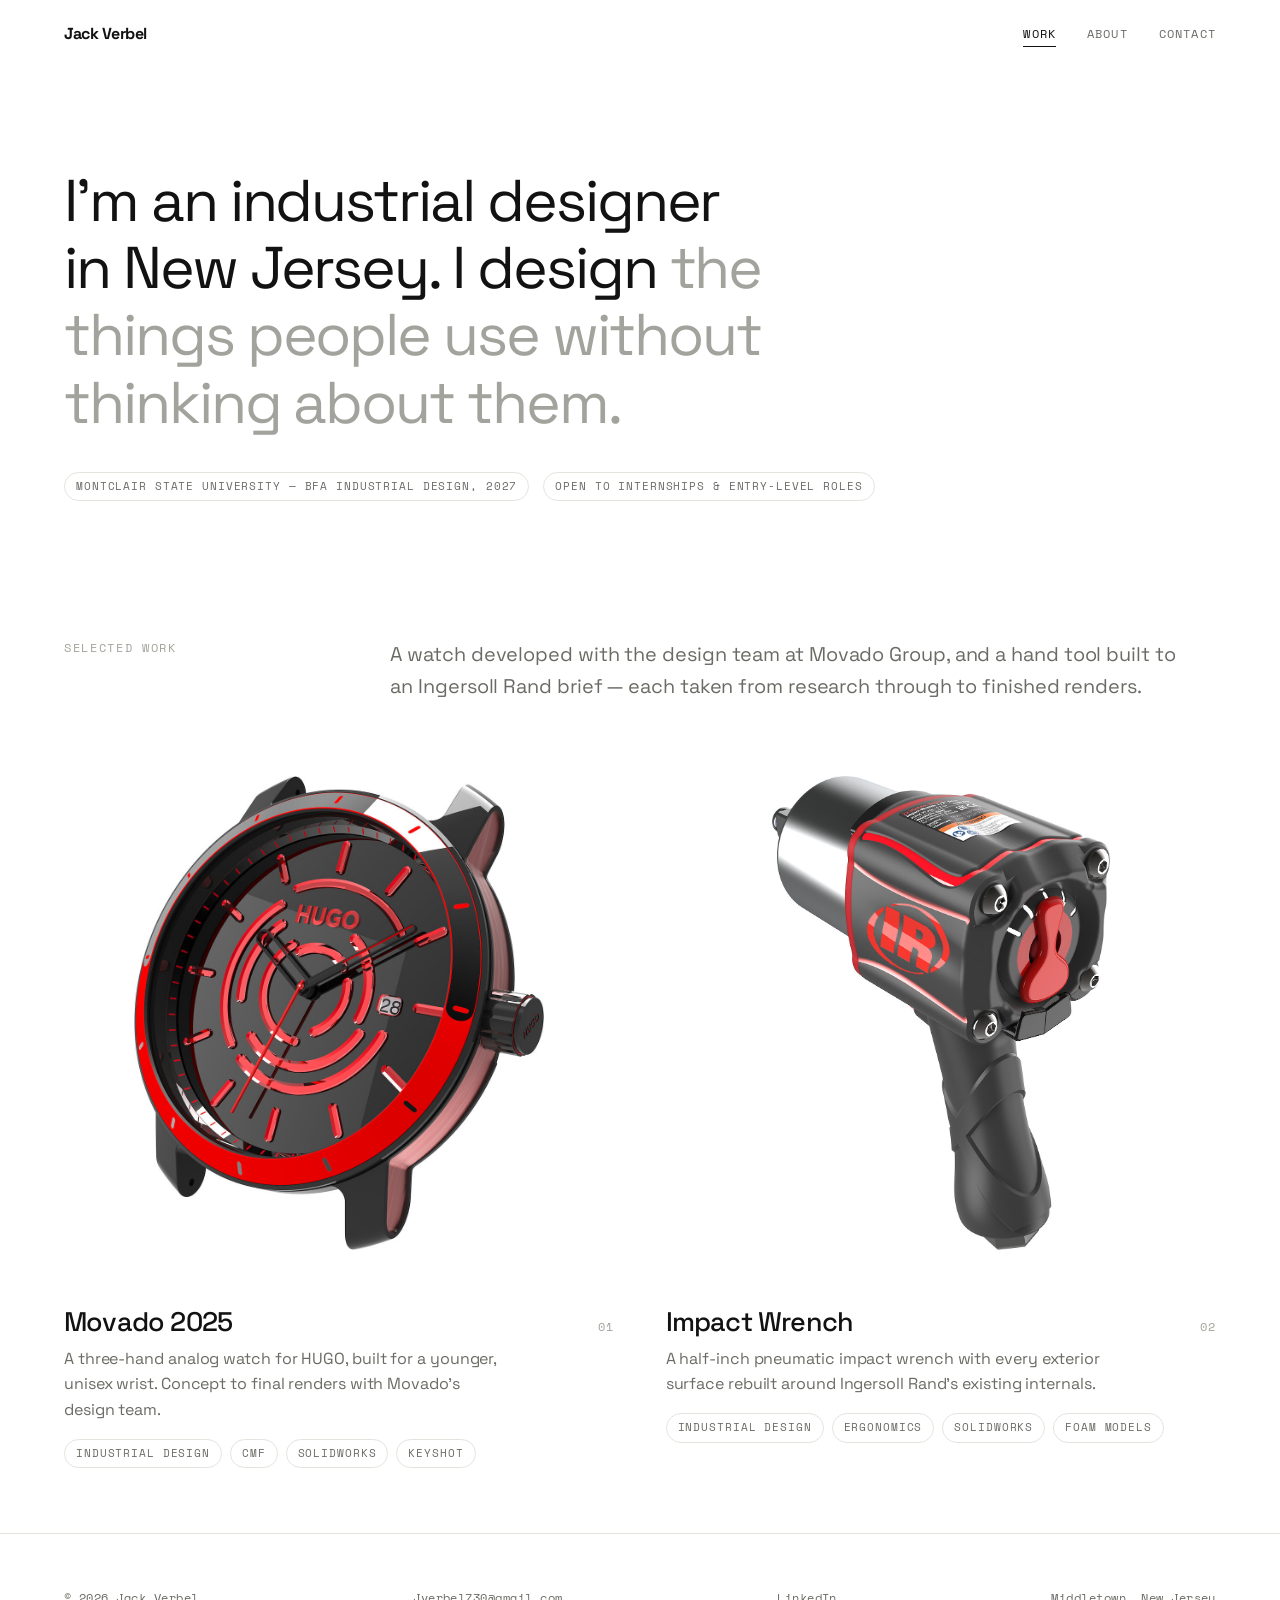
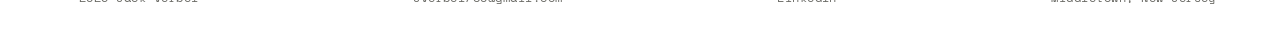
==== commit 903c51ea: "Add files via upload" ====
--- a/index.html
+++ b/index.html
@@ -23,8 +23,8 @@
   <nav class="nav-links" aria-label="Primary"><a href="/" aria-current="page">Work</a><a href="/about">About</a><a href="/contact">Contact</a></nav>
 </header>
 <main>
-<section class="intro"><div class="wrap"><h1 class="intro-statement">I&rsquo;m an industrial designer in New Jersey, working on watches, hand tools, and <em>the things people pick up without thinking about them.</em></h1><div class="intro-meta"><span class="tag">Montclair State University &mdash; BFA Industrial Design, 2027</span><span class="tag">Open to internships &amp; entry-level roles</span></div></div></section>
-<section class="beat-tight"><div class="wrap"><div class="beat-head" style="margin-bottom:clamp(28px,4vh,52px);" data-rv><p class="eyebrow">Selected Work</p><p class="lede measure">Two collaborations with design teams at Movado Group and Ingersoll Rand, each taken from research through to finished renders.</p></div><div class="cols-2" style="gap:clamp(28px,4vw,64px);"><a class="tile" href="/watch" data-rv><div class="tile-media"><img src="/assets/card_movado.jpg" alt="HUGO watch for Movado Group, black case with red bezel"></div><div class="tile-head"><h2 class="tile-title">Movado&nbsp;2025</h2><span class="num">01</span></div><p class="tile-sub">A three-hand analog watch for HUGO, built for a younger, unisex wrist. Concept to final renders with Movado&rsquo;s design team.</p><div class="tile-tags"><span class="tag">Industrial Design</span><span class="tag">CMF</span><span class="tag">SolidWorks</span><span class="tag">KeyShot</span></div></a><a class="tile" href="/wrench" data-rv><div class="tile-media"><img src="/assets/w_hero.jpg" alt="Ingersoll Rand pneumatic impact wrench, black and red"></div><div class="tile-head"><h2 class="tile-title">Impact&nbsp;Wrench</h2><span class="num">02</span></div><p class="tile-sub">A half-inch pneumatic impact wrench with every exterior surface rebuilt around Ingersoll Rand&rsquo;s existing internals.</p><div class="tile-tags"><span class="tag">Industrial Design</span><span class="tag">Ergonomics</span><span class="tag">SolidWorks</span><span class="tag">Foam Models</span></div></a></div></div></section>
+<section class="intro"><div class="wrap"><h1 class="intro-statement">I&rsquo;m an industrial designer in New Jersey. I design <em>the things people use without thinking about them.</em></h1><div class="intro-meta"><span class="tag">Montclair State University &mdash; BFA Industrial Design, 2027</span><span class="tag">Open to internships &amp; entry-level roles</span></div></div></section>
+<section class="beat-tight"><div class="wrap"><div class="beat-head" style="margin-bottom:clamp(28px,4vh,52px);" data-rv><p class="eyebrow">Selected Work</p><p class="lede measure">A watch developed with the design team at Movado Group, and a hand tool built to an Ingersoll Rand brief &mdash; each taken from research through to finished renders.</p></div><div class="cols-2" style="gap:clamp(28px,4vw,64px);"><a class="tile" href="/watch" data-rv><div class="tile-media"><img src="/assets/card_movado.jpg" alt="HUGO watch for Movado Group, black case with red bezel"></div><div class="tile-head"><h2 class="tile-title">Movado&nbsp;2025</h2><span class="num">01</span></div><p class="tile-sub">A three-hand analog watch for HUGO, built for a younger, unisex wrist. Concept to final renders with Movado&rsquo;s design team.</p><div class="tile-tags"><span class="tag">Industrial Design</span><span class="tag">CMF</span><span class="tag">SolidWorks</span><span class="tag">KeyShot</span></div></a><a class="tile" href="/wrench" data-rv><div class="tile-media"><img src="/assets/w_hero.jpg" alt="Ingersoll Rand pneumatic impact wrench, black and red"></div><div class="tile-head"><h2 class="tile-title">Impact&nbsp;Wrench</h2><span class="num">02</span></div><p class="tile-sub">A half-inch pneumatic impact wrench with every exterior surface rebuilt around Ingersoll Rand&rsquo;s existing internals.</p><div class="tile-tags"><span class="tag">Industrial Design</span><span class="tag">Ergonomics</span><span class="tag">SolidWorks</span><span class="tag">Foam Models</span></div></a></div></div></section>
 </main>
 <footer class="foot">
   <span>&copy; 2026 Jack Verbel</span>
@@ -33,5 +33,6 @@
   <span>Middletown, New Jersey</span>
 </footer>
 <script src="/site.js" defer></script>
+
 </body>
 </html>
--- a/styles.css
+++ b/styles.css
@@ -427,3 +427,84 @@
   .nav{ position:static; }
   .rv{ opacity:1; transform:none; }
 }
+
+/* ================= interactive exploded view =================
+   Full-bleed and white, matching the rest of the page. Edge to edge means the
+   assembly can fill a screen instead of sitting in a 760px box. */
+.xv-track{
+  position:relative;
+  height:900vh;                 /* long: each stop dwells before it moves */
+  background:var(--page);
+  /* break out of .wrap and any max-width above it */
+  width:100vw;
+  margin-left:calc(50% - 50vw);
+}
+.xv-stage{
+  position:sticky; top:0;
+  height:100svh; min-height:520px;
+  overflow:hidden;
+  background:var(--page);
+}
+/* Input-transparent on purpose. This is a full-screen sticky element, so any
+   touch handling here competes with the gesture people use to scroll past it —
+   which is exactly how a phone user got stranded on this section. Scroll
+   position is read from the document; the stage never receives the gesture. */
+.xv{
+  position:absolute; inset:0;
+  pointer-events:none;
+  -webkit-tap-highlight-color:transparent;
+}
+.xv canvas{ width:100%; height:100%; display:block; }
+
+/* --- overlay type, dark on white --- */
+.xv-label{
+  position:absolute; left:clamp(20px,5vw,72px); bottom:clamp(56px,9vh,104px);
+  opacity:0; transform:translateY(10px);
+  transition:opacity .5s cubic-bezier(.2,.7,.3,1), transform .5s cubic-bezier(.2,.7,.3,1);
+  pointer-events:none; z-index:2;
+}
+.xv-label.is-on{ opacity:1; transform:none; }
+.xv-name{
+  display:block; font-size:clamp(26px,4vw,58px); font-weight:500;
+  letter-spacing:-0.035em; line-height:1.0; color:var(--ink);
+}
+.xv-note{
+  display:block; font-family:var(--mono); font-size:11px;
+  letter-spacing:0.16em; text-transform:uppercase;
+  color:var(--ink-3); margin-top:12px;
+}
+.xv-hint{
+  position:absolute; left:clamp(20px,5vw,72px); top:clamp(20px,5vh,56px);
+  font-family:var(--mono); font-size:11px; letter-spacing:0.16em;
+  text-transform:uppercase; color:var(--ink-3);
+  transition:opacity .4s ease; z-index:2; margin:0;
+}
+.xv.is-loading .xv-hint::after{ content:' — loading'; }
+
+.xv-bar{
+  position:absolute; left:0; right:0; bottom:0; height:2px;
+  background:var(--line); z-index:2;
+}
+.xv-bar span{
+  display:block; height:100%; background:var(--ink);
+  transform-origin:left; transform:scaleX(0);
+}
+
+/* The rendered animation carries the section until the viewer reports ready,
+   so blocked WebGL, a failed fetch or data-saver mode all degrade to video. */
+.xv-fb{
+  position:absolute; top:50%; left:50%; transform:translate(-50%,-50%);
+  width:min(88vw,760px); z-index:1;
+}
+.xv.is-ready ~ .xv-fb{ display:none; }
+.xv:not(.is-ready) canvas{ visibility:hidden; }
+.xv.xv-fallback{ display:none; }
+
+@media (max-width: 900px){
+  .xv-track{ height:720vh; }
+}
+@media (prefers-reduced-motion: reduce){
+  .xv-track{ height:auto; width:auto; margin-left:0; }
+  .xv-stage{ position:static; height:auto; aspect-ratio:1/1; }
+  .xv-hint{ display:none; }
+}
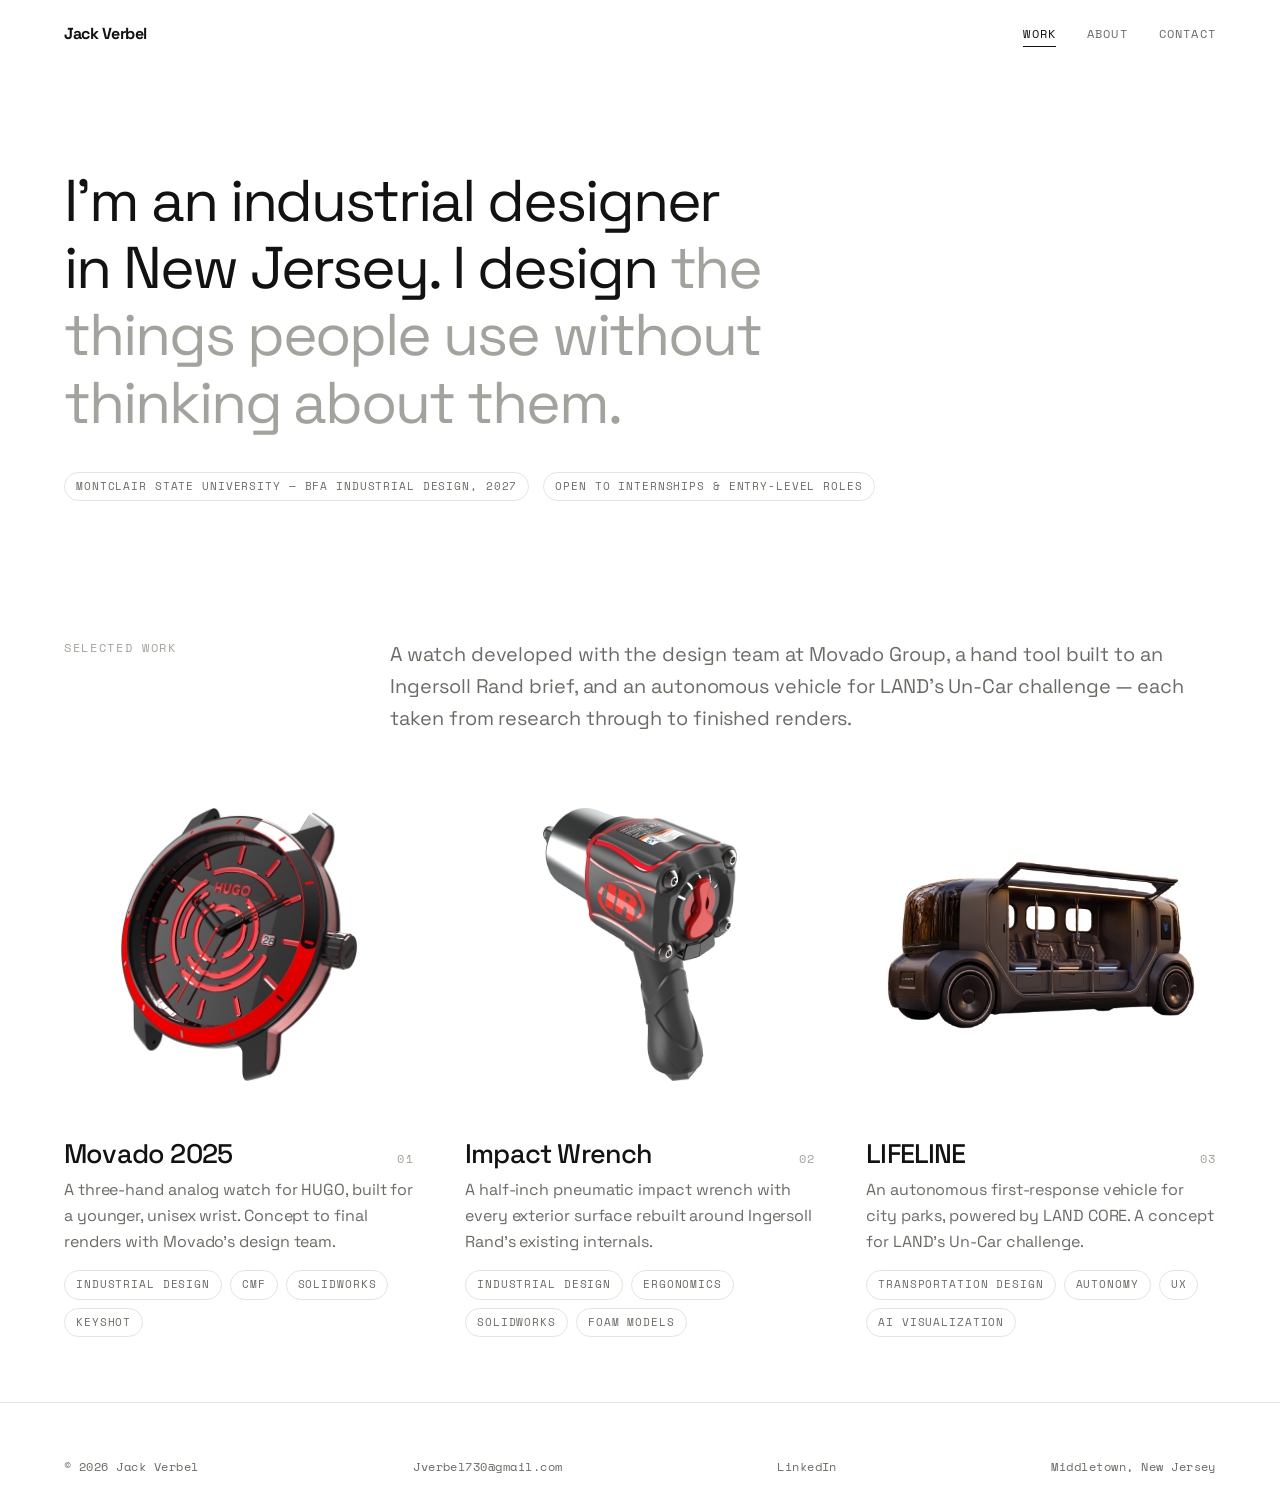
==== commit bac614a2: "Add LIFELINE as the third project on the home page Links to the standalone LIFELINE site (lifeline-l" ====
--- a/index.html
+++ b/index.html
@@ -4,11 +4,11 @@
 <meta charset="utf-8">
 <meta name="viewport" content="width=device-width, initial-scale=1">
 <title>Jack Verbel &mdash; Industrial Designer</title>
-<meta name="description" content="Industrial design portfolio: a HUGO watch for Movado Group and a pneumatic impact wrench for Ingersoll Rand.">
+<meta name="description" content="Industrial design portfolio: a HUGO watch for Movado Group, a pneumatic impact wrench for Ingersoll Rand, and LIFELINE, an autonomous first-response vehicle concept for LAND.">
 <meta name="author" content="Jack Verbel">
 <meta property="og:type" content="website">
 <meta property="og:title" content="Jack Verbel &mdash; Industrial Designer">
-<meta property="og:description" content="Industrial design portfolio: a HUGO watch for Movado Group and a pneumatic impact wrench for Ingersoll Rand.">
+<meta property="og:description" content="Industrial design portfolio: a HUGO watch for Movado Group, a pneumatic impact wrench for Ingersoll Rand, and LIFELINE, an autonomous first-response vehicle concept for LAND.">
 <meta property="og:image" content="/assets/lineup.jpg">
 <meta name="twitter:card" content="summary_large_image">
 <link rel="icon" href="data:image/svg+xml,%3Csvg xmlns='http://www.w3.org/2000/svg' viewBox='0 0 32 32'%3E%3Crect width='32' height='32' fill='%23121212'/%3E%3Ctext x='16' y='22' font-family='Helvetica,Arial,sans-serif' font-size='15' font-weight='bold' fill='%23ffffff' text-anchor='middle'%3EJV%3C/text%3E%3C/svg%3E">
@@ -24,7 +24,7 @@
 </header>
 <main>
 <section class="intro"><div class="wrap"><h1 class="intro-statement">I&rsquo;m an industrial designer in New Jersey. I design <em>the things people use without thinking about them.</em></h1><div class="intro-meta"><span class="tag">Montclair State University &mdash; BFA Industrial Design, 2027</span><span class="tag">Open to internships &amp; entry-level roles</span></div></div></section>
-<section class="beat-tight"><div class="wrap"><div class="beat-head" style="margin-bottom:clamp(28px,4vh,52px);" data-rv><p class="eyebrow">Selected Work</p><p class="lede measure">A watch developed with the design team at Movado Group, and a hand tool built to an Ingersoll Rand brief &mdash; each taken from research through to finished renders.</p></div><div class="cols-2" style="gap:clamp(28px,4vw,64px);"><a class="tile" href="/watch" data-rv><div class="tile-media"><img src="/assets/card_movado.jpg" alt="HUGO watch for Movado Group, black case with red bezel"></div><div class="tile-head"><h2 class="tile-title">Movado&nbsp;2025</h2><span class="num">01</span></div><p class="tile-sub">A three-hand analog watch for HUGO, built for a younger, unisex wrist. Concept to final renders with Movado&rsquo;s design team.</p><div class="tile-tags"><span class="tag">Industrial Design</span><span class="tag">CMF</span><span class="tag">SolidWorks</span><span class="tag">KeyShot</span></div></a><a class="tile" href="/wrench" data-rv><div class="tile-media"><img src="/assets/w_hero.jpg" alt="Ingersoll Rand pneumatic impact wrench, black and red"></div><div class="tile-head"><h2 class="tile-title">Impact&nbsp;Wrench</h2><span class="num">02</span></div><p class="tile-sub">A half-inch pneumatic impact wrench with every exterior surface rebuilt around Ingersoll Rand&rsquo;s existing internals.</p><div class="tile-tags"><span class="tag">Industrial Design</span><span class="tag">Ergonomics</span><span class="tag">SolidWorks</span><span class="tag">Foam Models</span></div></a></div></div></section>
+<section class="beat-tight"><div class="wrap"><div class="beat-head" style="margin-bottom:clamp(28px,4vh,52px);" data-rv><p class="eyebrow">Selected Work</p><p class="lede measure">A watch developed with the design team at Movado Group, a hand tool built to an Ingersoll Rand brief, and an autonomous vehicle for LAND&rsquo;s Un-Car challenge &mdash; each taken from research through to finished renders.</p></div><div class="tiles-3" style="gap:clamp(28px,4vw,64px);"><a class="tile" href="/watch" data-rv><div class="tile-media"><img src="/assets/card_movado.jpg" alt="HUGO watch for Movado Group, black case with red bezel"></div><div class="tile-head"><h2 class="tile-title">Movado&nbsp;2025</h2><span class="num">01</span></div><p class="tile-sub">A three-hand analog watch for HUGO, built for a younger, unisex wrist. Concept to final renders with Movado&rsquo;s design team.</p><div class="tile-tags"><span class="tag">Industrial Design</span><span class="tag">CMF</span><span class="tag">SolidWorks</span><span class="tag">KeyShot</span></div></a><a class="tile" href="/wrench" data-rv><div class="tile-media"><img src="/assets/w_hero.jpg" alt="Ingersoll Rand pneumatic impact wrench, black and red"></div><div class="tile-head"><h2 class="tile-title">Impact&nbsp;Wrench</h2><span class="num">02</span></div><p class="tile-sub">A half-inch pneumatic impact wrench with every exterior surface rebuilt around Ingersoll Rand&rsquo;s existing internals.</p><div class="tile-tags"><span class="tag">Industrial Design</span><span class="tag">Ergonomics</span><span class="tag">SolidWorks</span><span class="tag">Foam Models</span></div></a><a class="tile" href="https://lifeline-land.vercel.app" data-rv><div class="tile-media tile-media-wide"><img src="/assets/card_lifeline.jpg" alt="LIFELINE autonomous first-response vehicle with its glass canopy raised, showing three quilted seats"></div><div class="tile-head"><h2 class="tile-title">LIFELINE</h2><span class="num">03</span></div><p class="tile-sub">An autonomous first-response vehicle for city parks, powered by LAND CORE. A concept for LAND&rsquo;s Un-Car challenge.</p><div class="tile-tags"><span class="tag">Transportation Design</span><span class="tag">Autonomy</span><span class="tag">UX</span><span class="tag">AI Visualization</span></div></a></div></div></section>
 </main>
 <footer class="foot">
   <span>&copy; 2026 Jack Verbel</span>
--- a/styles.css
+++ b/styles.css
@@ -234,6 +234,9 @@
 .intro-meta .tag{ white-space:normal; }
 
 /* project tiles: full-bleed image, everything else underneath in small type */
+/* three across, then straight to one column; a 2-up step would strand the third tile */
+.tiles-3{ display:grid; grid-template-columns:repeat(3, minmax(0,1fr)); }
+@media (max-width: 760px){ .tiles-3{ grid-template-columns:1fr; } }
 .tile{ display:block; }
 /* White, not a grey plate. Most of the render JPGs have a white background
    baked in, so a tinted plate behind them shows as a hard white rectangle
@@ -252,6 +255,8 @@
   transition:transform .7s cubic-bezier(.2,.7,.3,1);
 }
 .tile:hover .tile-media img{ transform:scale(1.032); }
+/* landscape subjects (a vehicle) would shrink to a sliver inside the same padding */
+.tile-media-wide img{ padding:clamp(4px,1vw,14px); }
 .tile-head{
   display:flex; align-items:baseline; justify-content:space-between;
   gap:20px; margin-top:20px;
